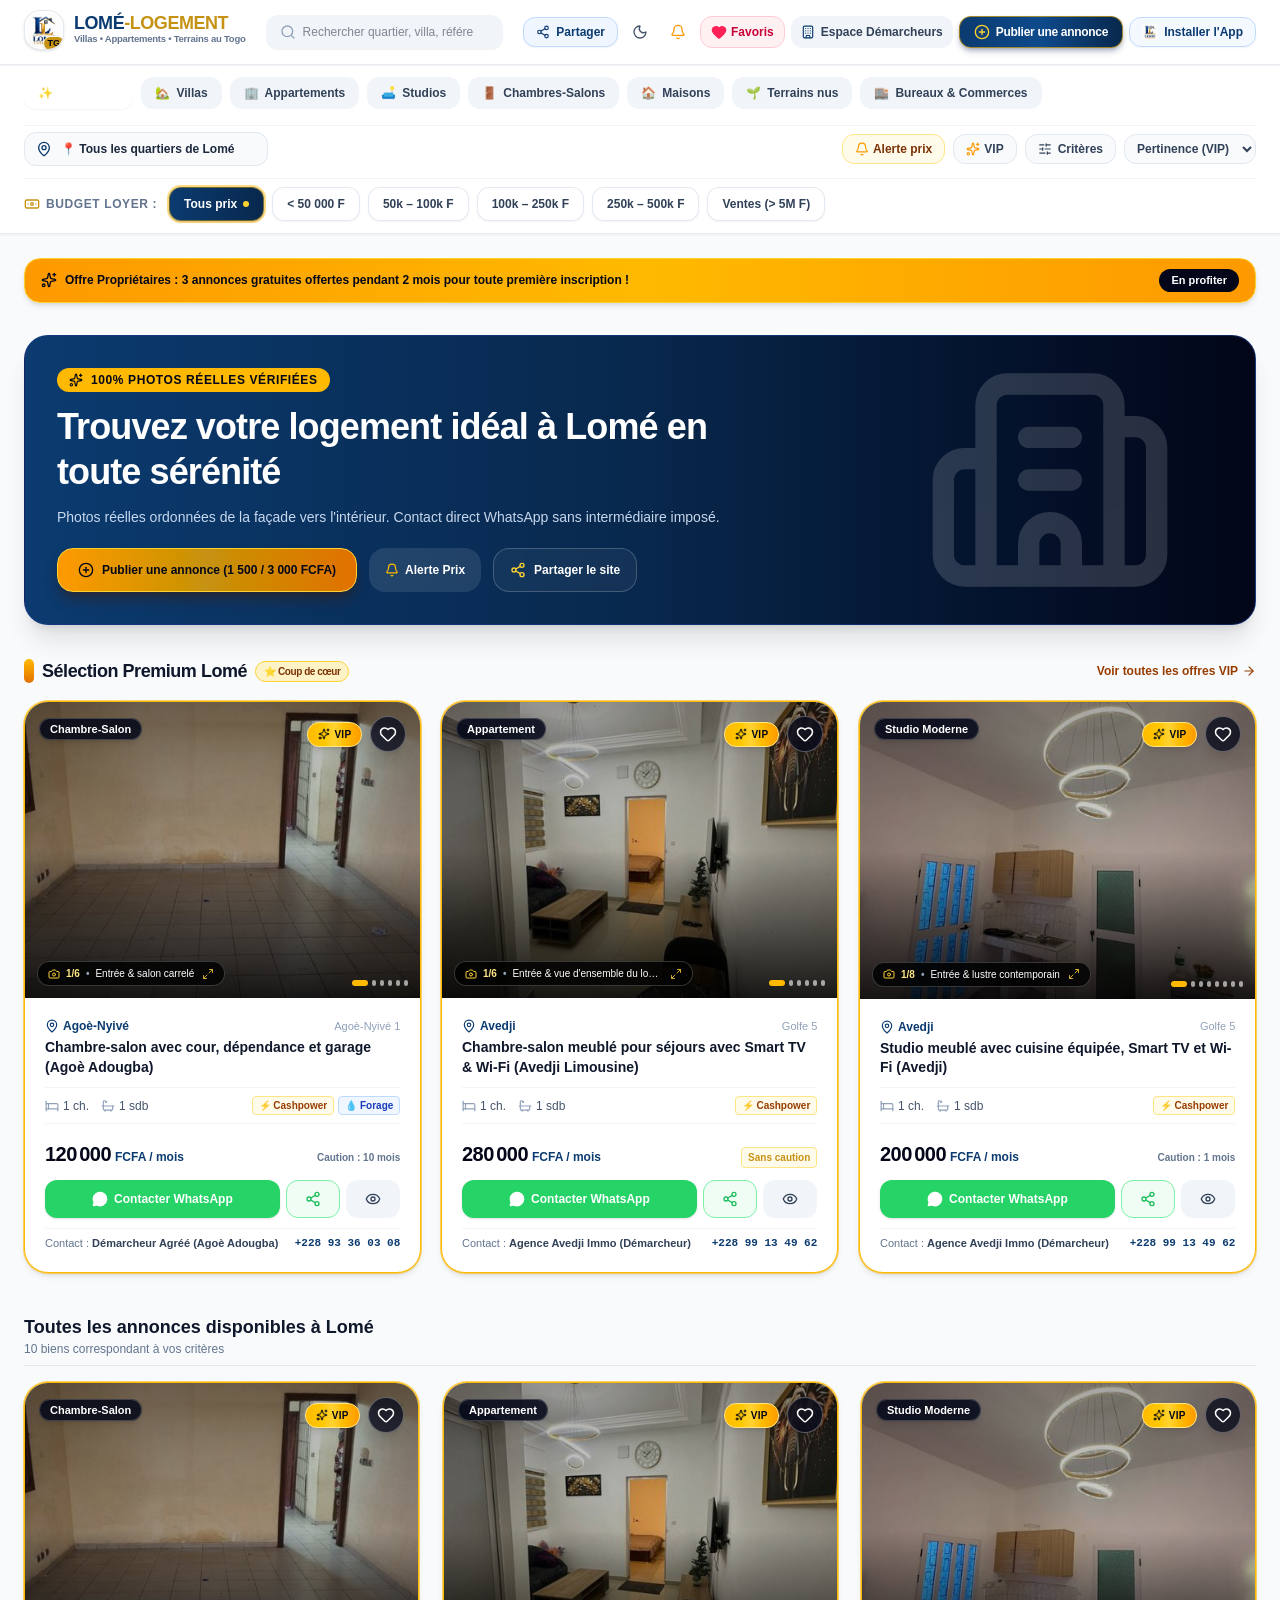
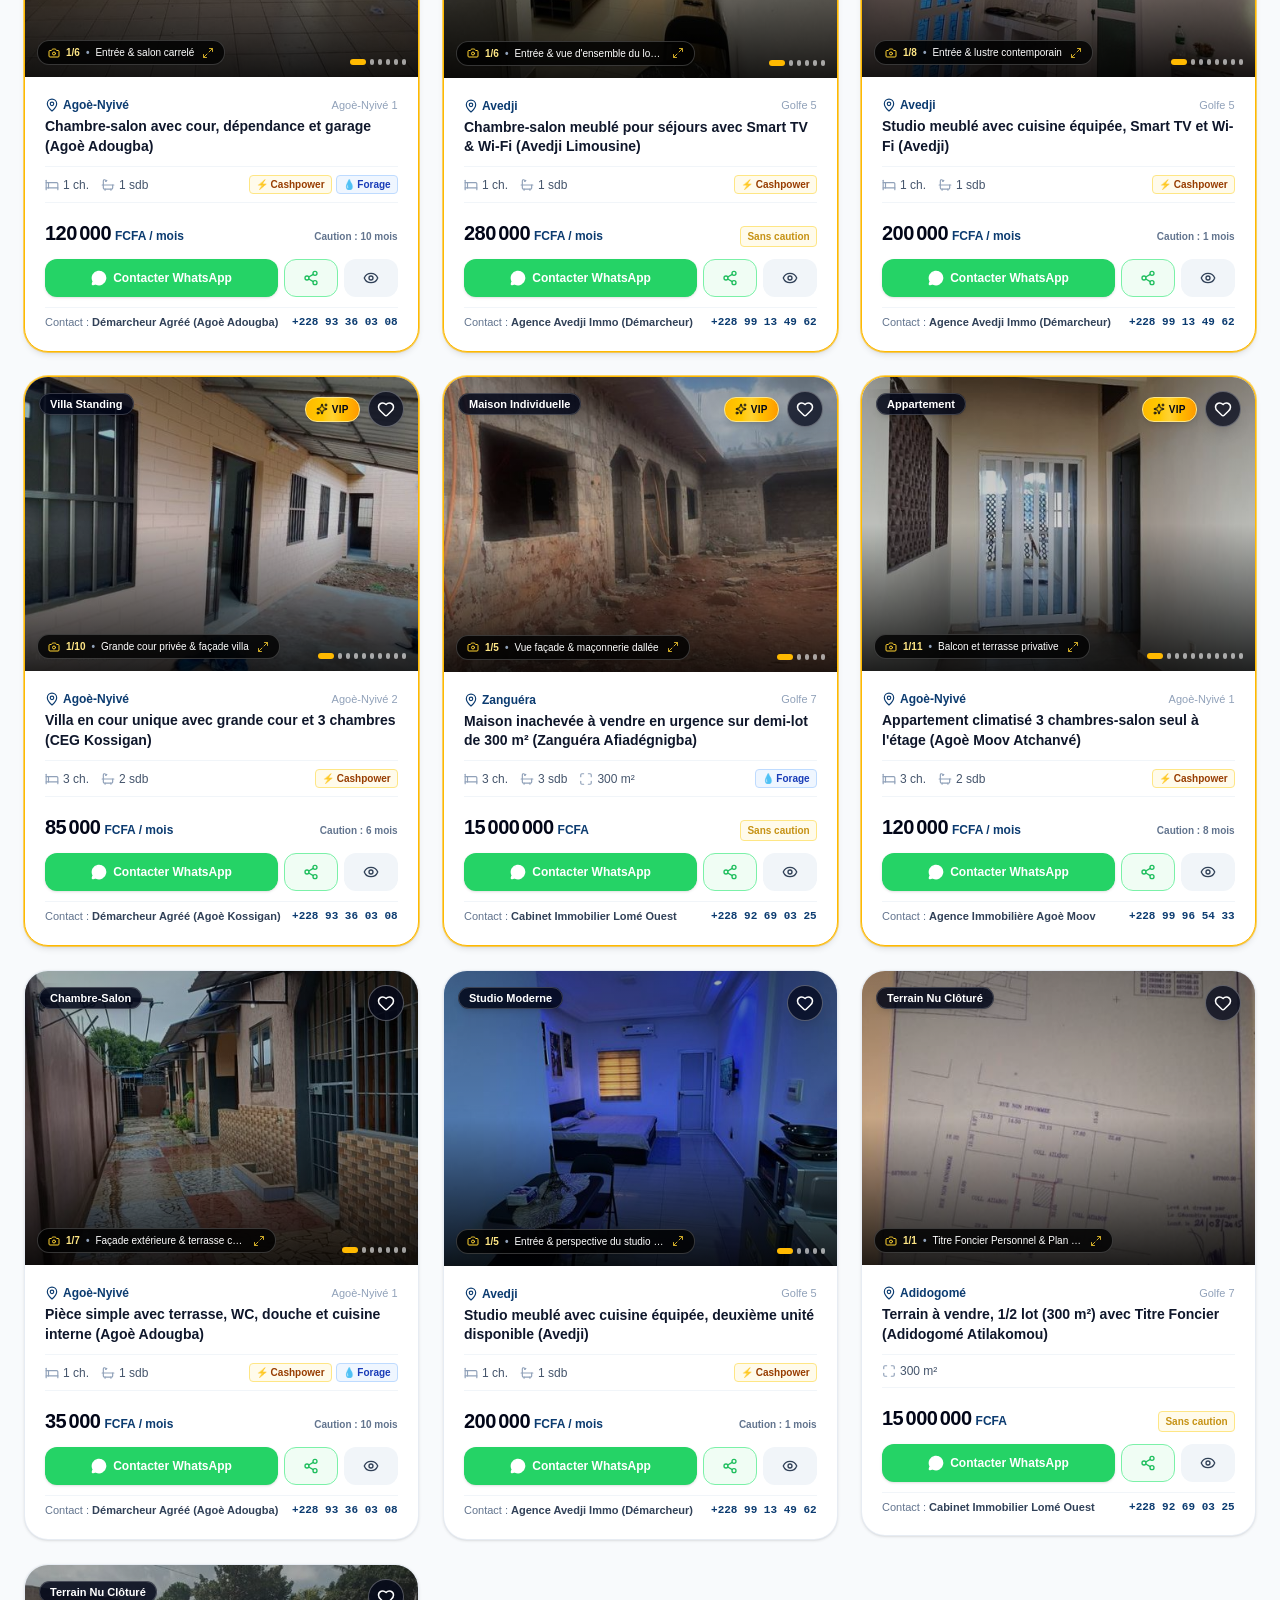
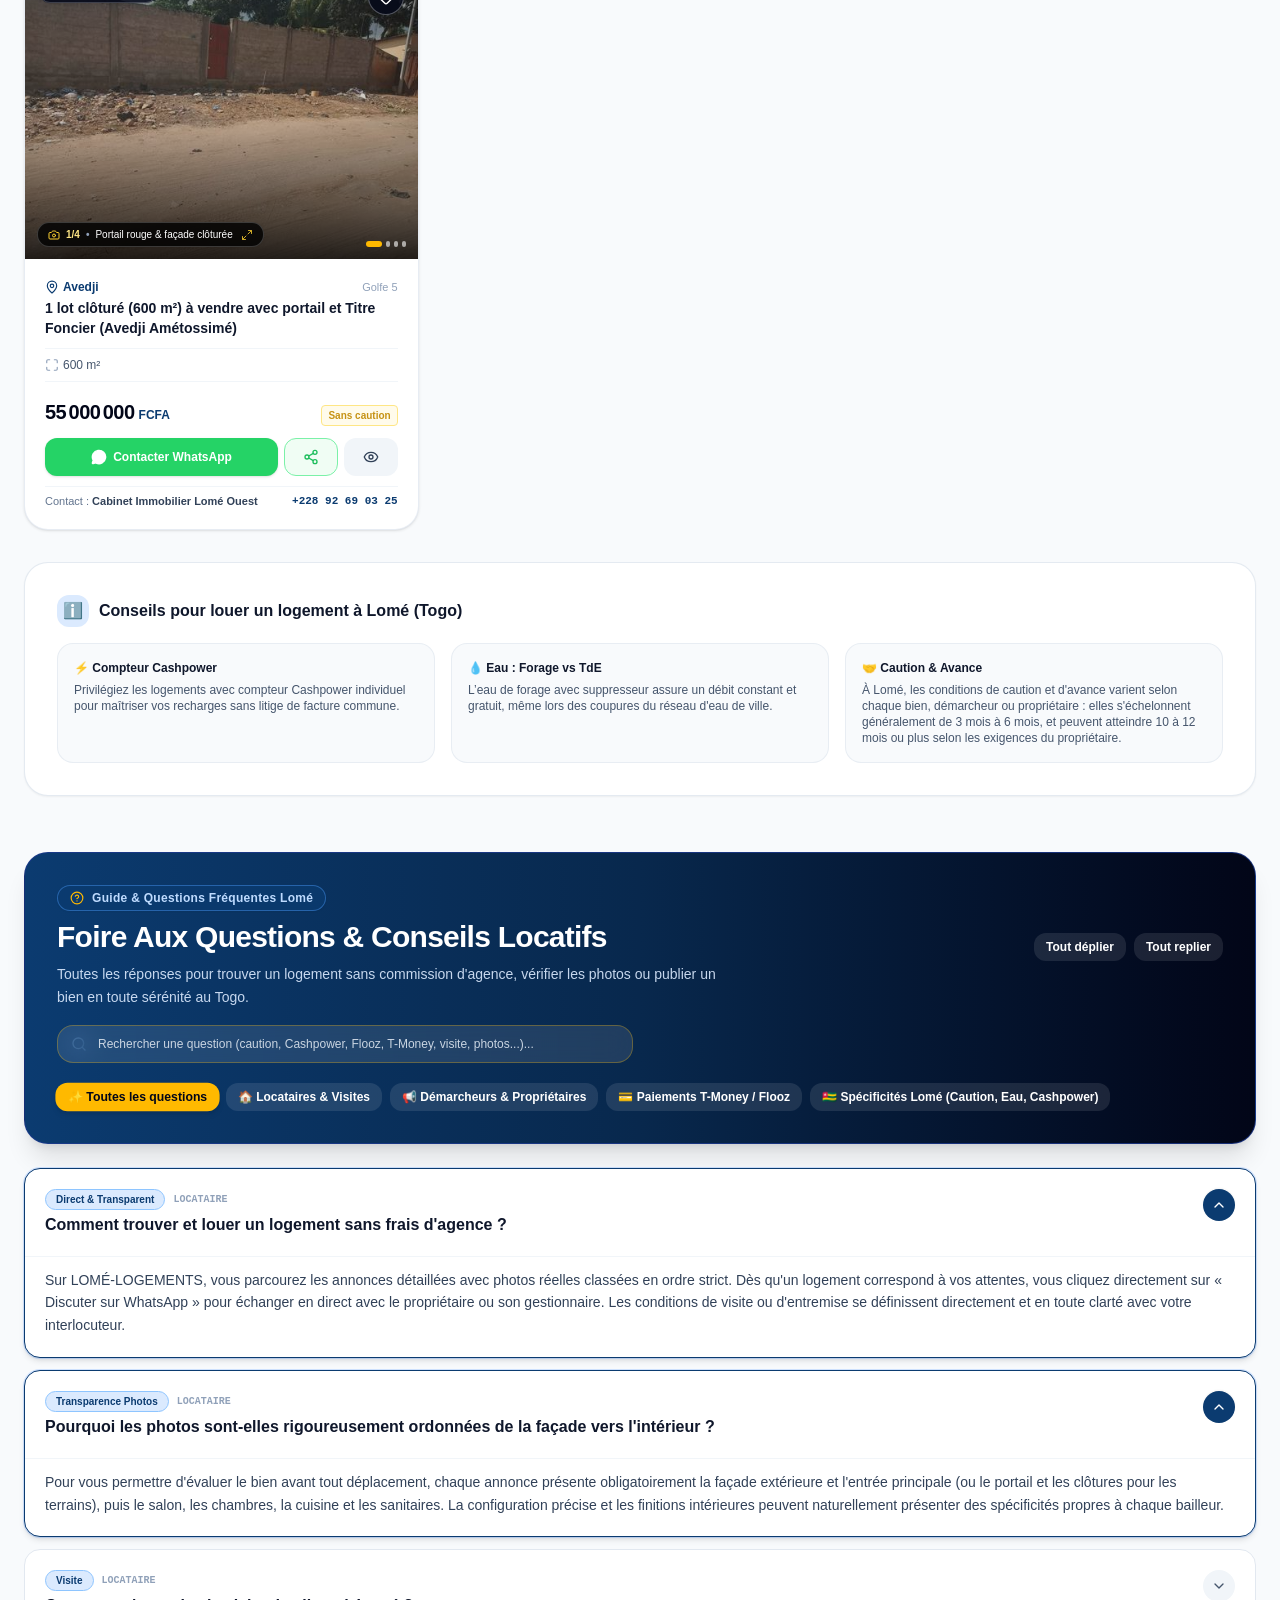
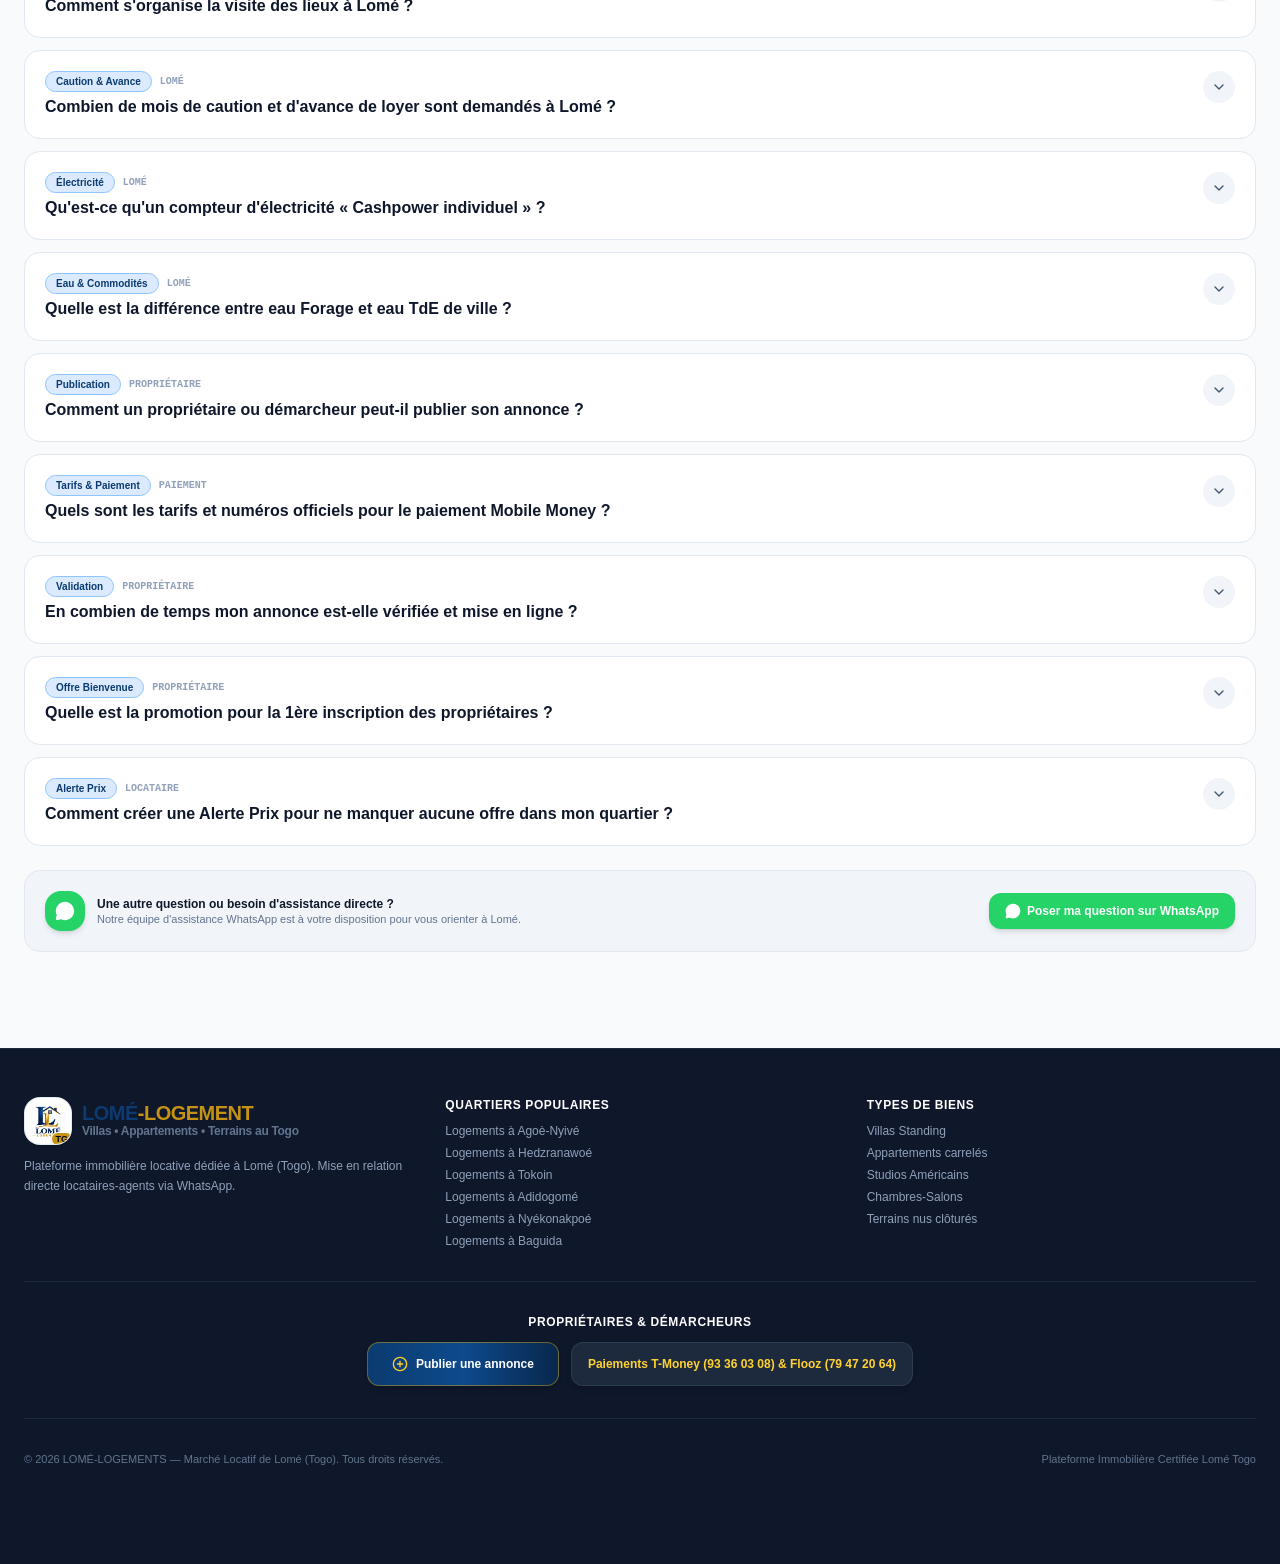
==== index.html @ 121409b5 "Add files via upload Mises à jour" ====
<!doctype html>
<html lang="fr" class="scroll-smooth">
  <head>
    <meta charset="UTF-8" />
    <meta name="viewport" content="width=device-width, initial-scale=1.0, maximum-scale=5.0, viewport-fit=cover" />
    <title>LOMÉ-LOGEMENTS – Location Immobilière à Lomé, Togo</title>
    <meta name="description" content="Trouvez votre futur logement à Lomé : villas, appartements, studios, chambres-salons et terrains. Contact direct par WhatsApp avec les agents certifiés sans intermédiaire." />
    
    <link rel="canonical" href="https://lome-logements.pages.dev/" />

    <!-- Open Graph / Facebook / WhatsApp (Absolute URLs required by WhatsApp crawler) -->
    <meta property="og:type" content="website" />
    <meta property="og:url" content="https://lome-logements.pages.dev/" />
    <meta property="og:title" content="LOMÉ-LOGEMENTS – Location Immobilière à Lomé (Togo)" />
    <meta property="og:description" content="Trouvez votre futur logement à Lomé : villas, appartements, studios et terrains vérifiés. Contact direct WhatsApp avec les agents certifiés." />
    <meta property="og:site_name" content="LOMÉ-LOGEMENTS" />
    <meta property="og:image" content="https://lome-logements.pages.dev/logo-lome-logement.png" />
    <meta property="og:image:secure_url" content="https://lome-logements.pages.dev/logo-lome-logement.png" />
    <meta property="og:image:type" content="image/png" />
    <meta property="og:image:width" content="600" />
    <meta property="og:image:height" content="600" />
    <meta property="og:image:alt" content="Logo LOMÉ-LOGEMENTS Togo" />
    <meta property="og:locale" content="fr_TG" />

    <!-- Twitter / X -->
    <meta name="twitter:card" content="summary_large_image" />
    <meta name="twitter:url" content="https://lome-logements.pages.dev/" />
    <meta name="twitter:title" content="LOMÉ-LOGEMENTS – Location Immobilière à Lomé (Togo)" />
    <meta name="twitter:description" content="Trouvez votre futur logement à Lomé en un clic. Contact direct WhatsApp avec les agents certifiés." />
    <meta name="twitter:image" content="https://lome-logements.pages.dev/logo-lome-logement.png" />
    <meta name="twitter:image:alt" content="Logo LOMÉ-LOGEMENTS Togo" />

    <!-- Favicon & PWA Icons -->
    <link rel="icon" type="image/png" href="/logo-lome-logement.png" />
    <link rel="apple-touch-icon" href="/apple-touch-icon.png" />
    <link rel="manifest" href="/manifest.webmanifest" />
    <meta name="theme-color" content="#0B3B70" />
    <meta name="mobile-web-app-capable" content="yes" />
    <meta name="apple-mobile-web-app-capable" content="yes" />
    <meta name="apple-mobile-web-app-status-bar-style" content="default" />
    <meta name="apple-mobile-web-app-title" content="LoméLogement" />

    <!-- Structured Data (JSON-LD) for SEO & Rich Search Results -->
    <script type="application/ld+json">
    {
      "@context": "https://schema.org",
      "@type": "RealEstateAgent",
      "name": "LOMÉ-LOGEMENTS",
      "url": "https://lome-logements.pages.dev/",
      "logo": "https://lome-logements.pages.dev/logo-lome-logement.png",
      "image": "https://lome-logements.pages.dev/logo-lome-logement.png",
      "description": "Plateforme d'annonces immobilières pour le marché locatif de Lomé au Togo avec contact direct WhatsApp.",
      "address": {
        "@type": "PostalAddress",
        "addressLocality": "Lomé",
        "addressCountry": "TG"
      },
      "geo": {
        "@type": "GeoCoordinates",
        "latitude": 6.1375,
        "longitude": 1.2125
      },
      "priceRange": "30,000 FCFA - 1,500,000 FCFA"
    }
    </script>
    <script>window.LOME_API=window.LOME_API||"https://script.google.com/macros/s/AKfycbwchJVAB5a1Qm7-Oq6IKfH0uNezoRXCa_KYncTu-J7DO_9ErZrh5by4diClI2C_Bcz5/exec";</script>
    <script type="module" crossorigin src="/index-rhPHjTry.js"></script>
    <link rel="stylesheet" crossorigin href="/index-pnSFC0dR.css">
  <script id="vite-plugin-pwa:register-sw" src="/registerSW.js"></script></head>
  <body class="bg-slate-50 text-slate-800 antialiased selection:bg-[#0B3B70] selection:text-white overflow-x-hidden">
    <div id="root"></div>
  </body>
</html>
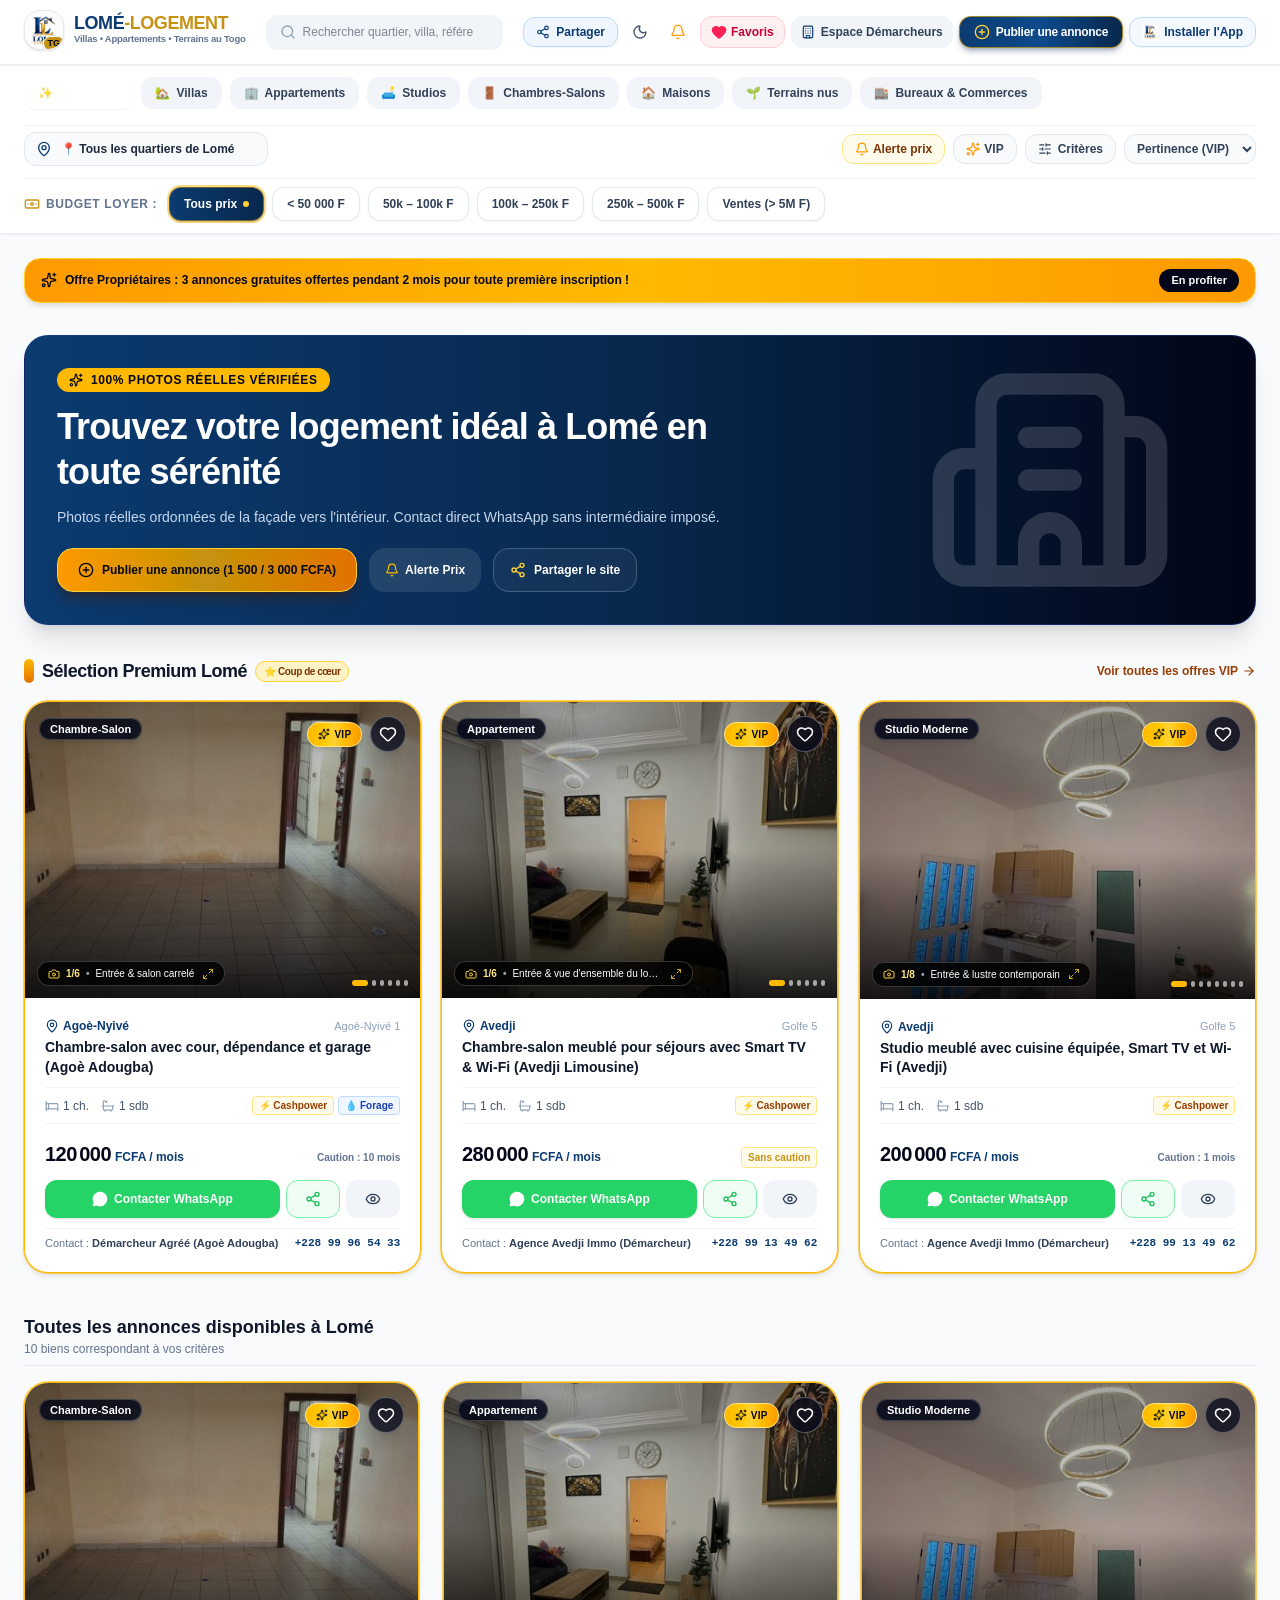
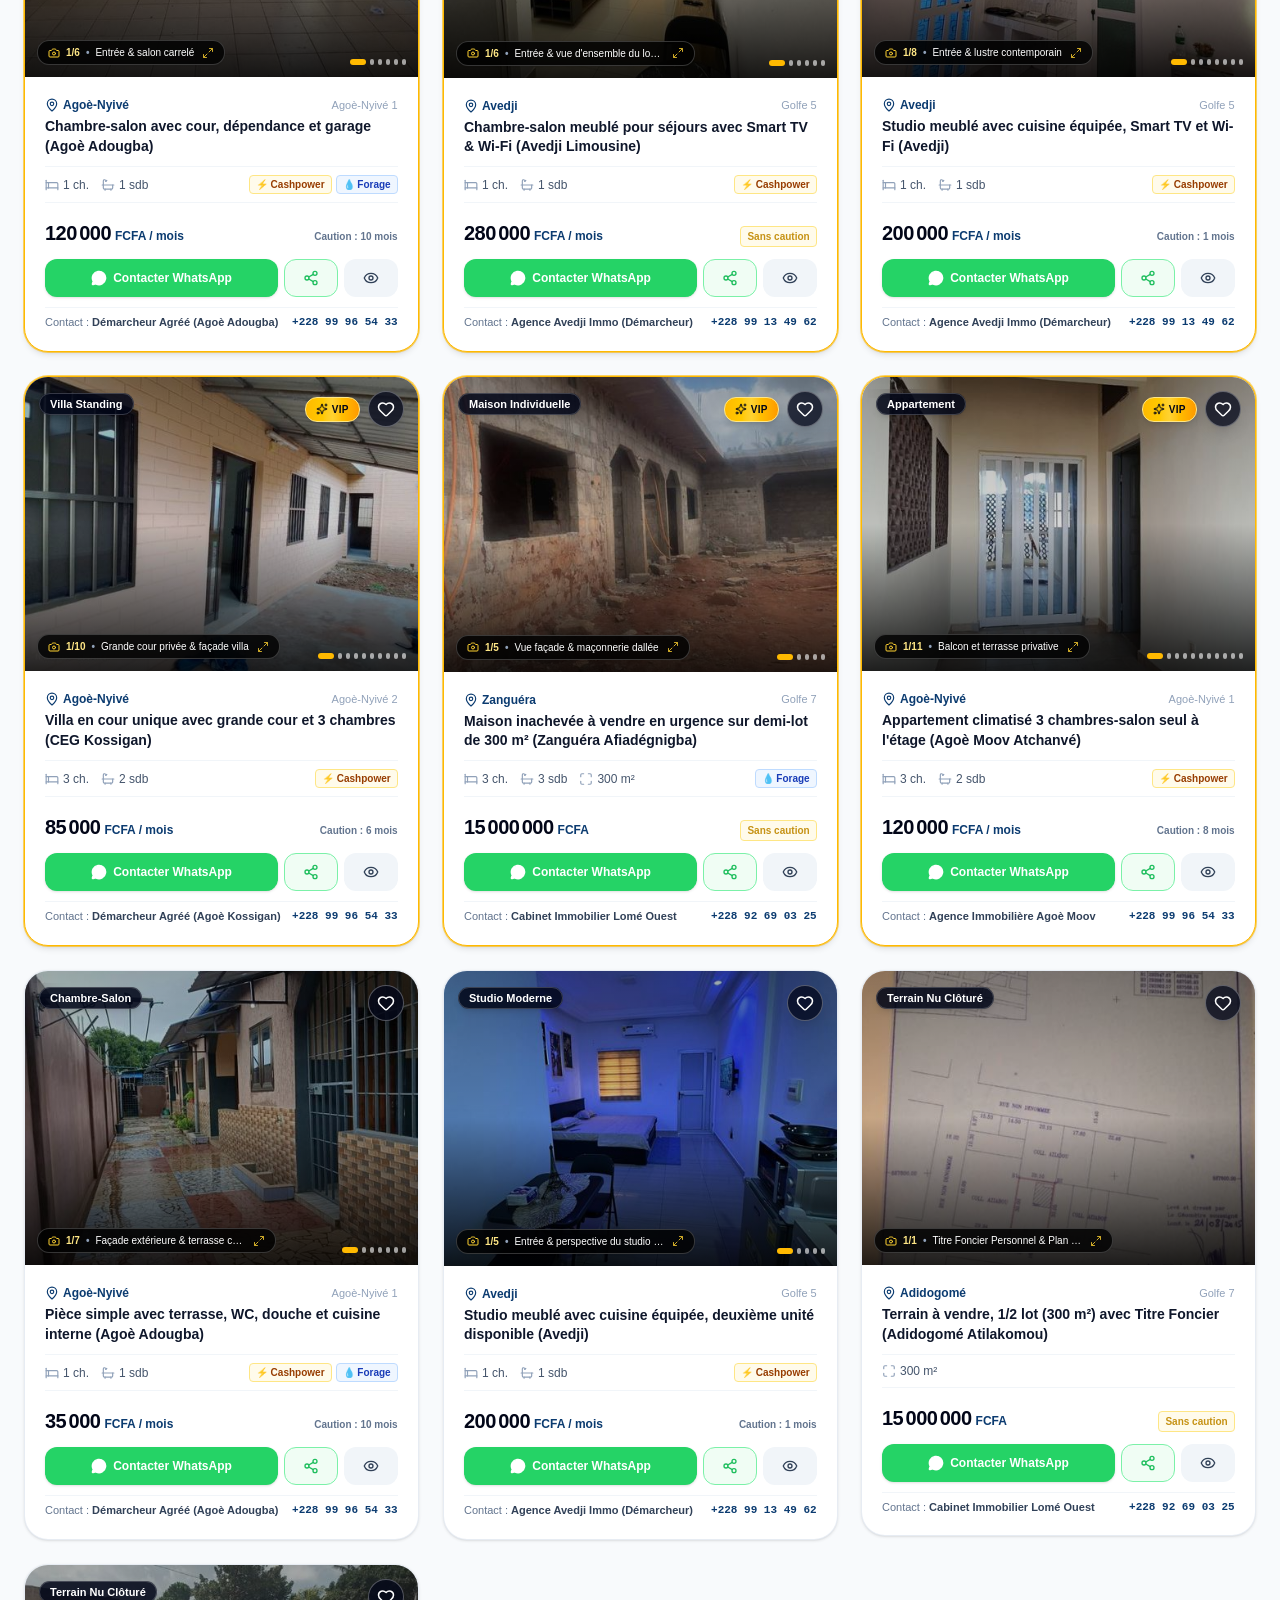
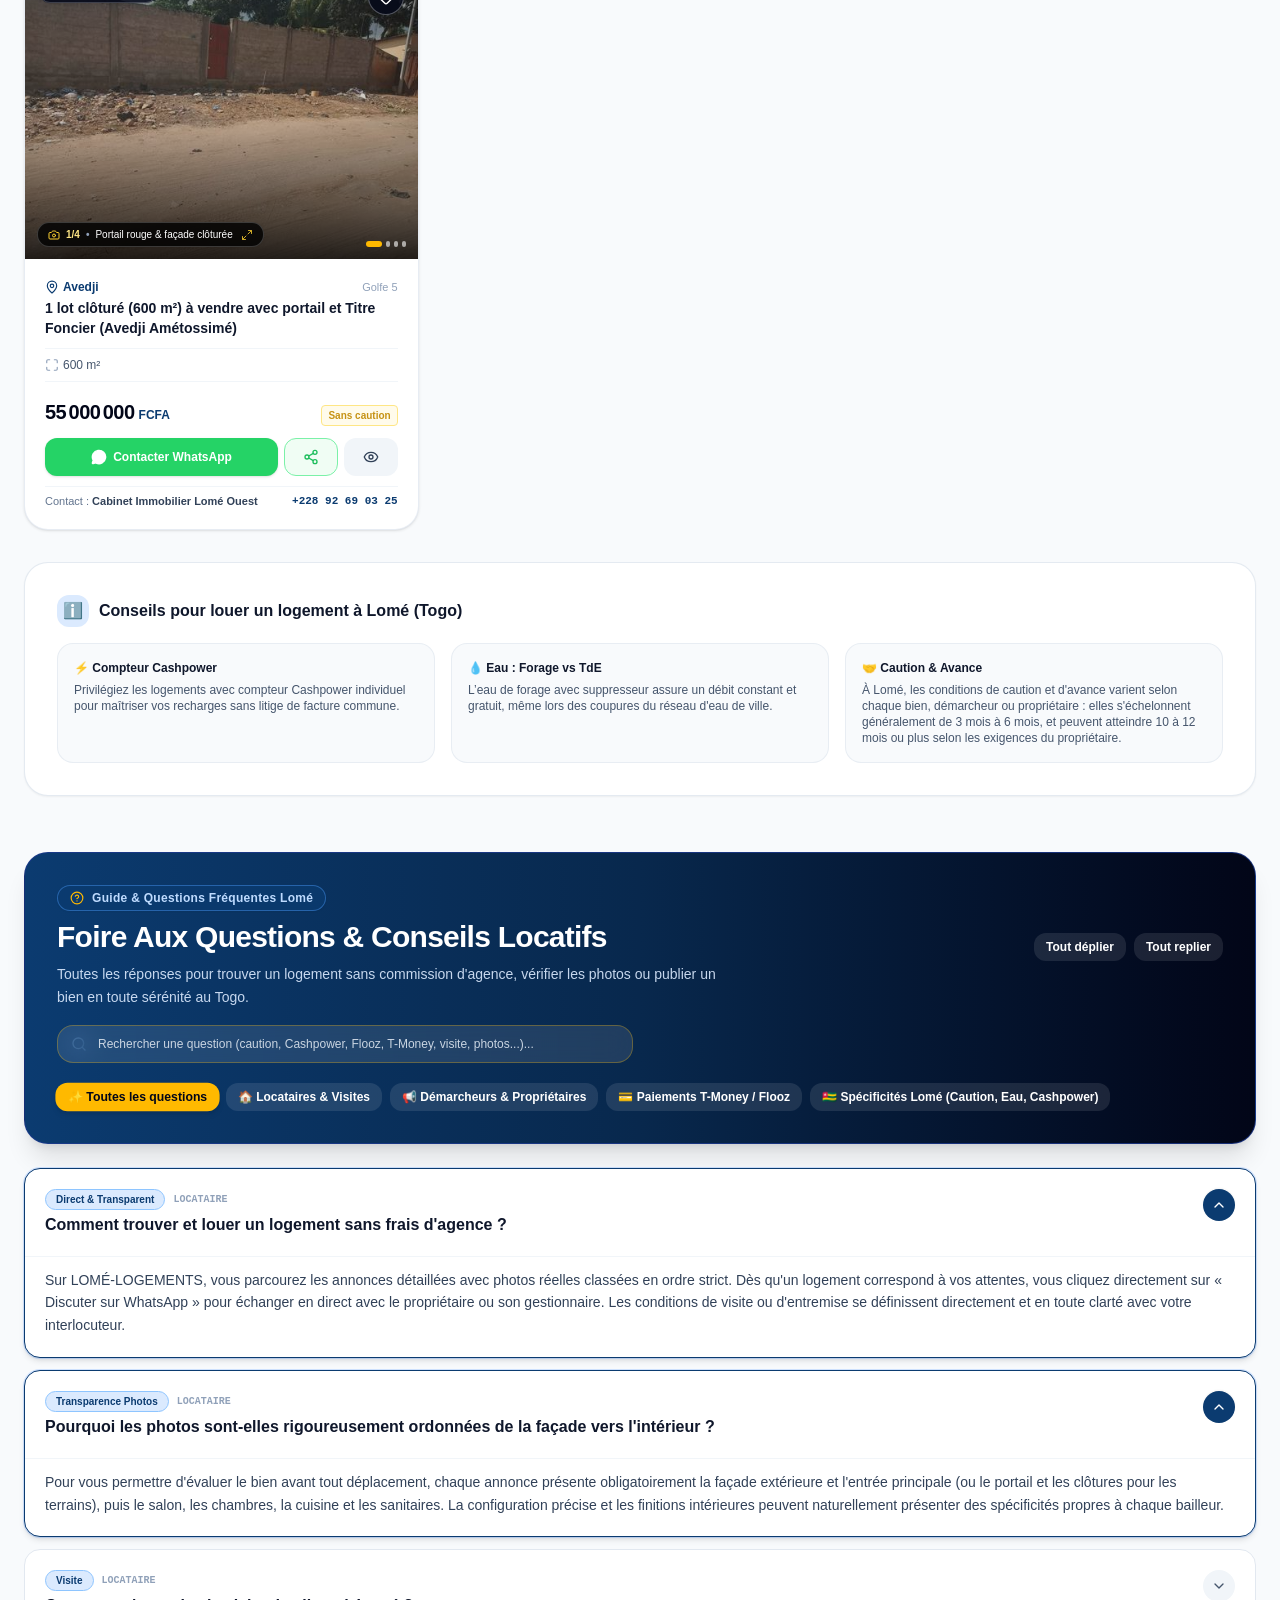
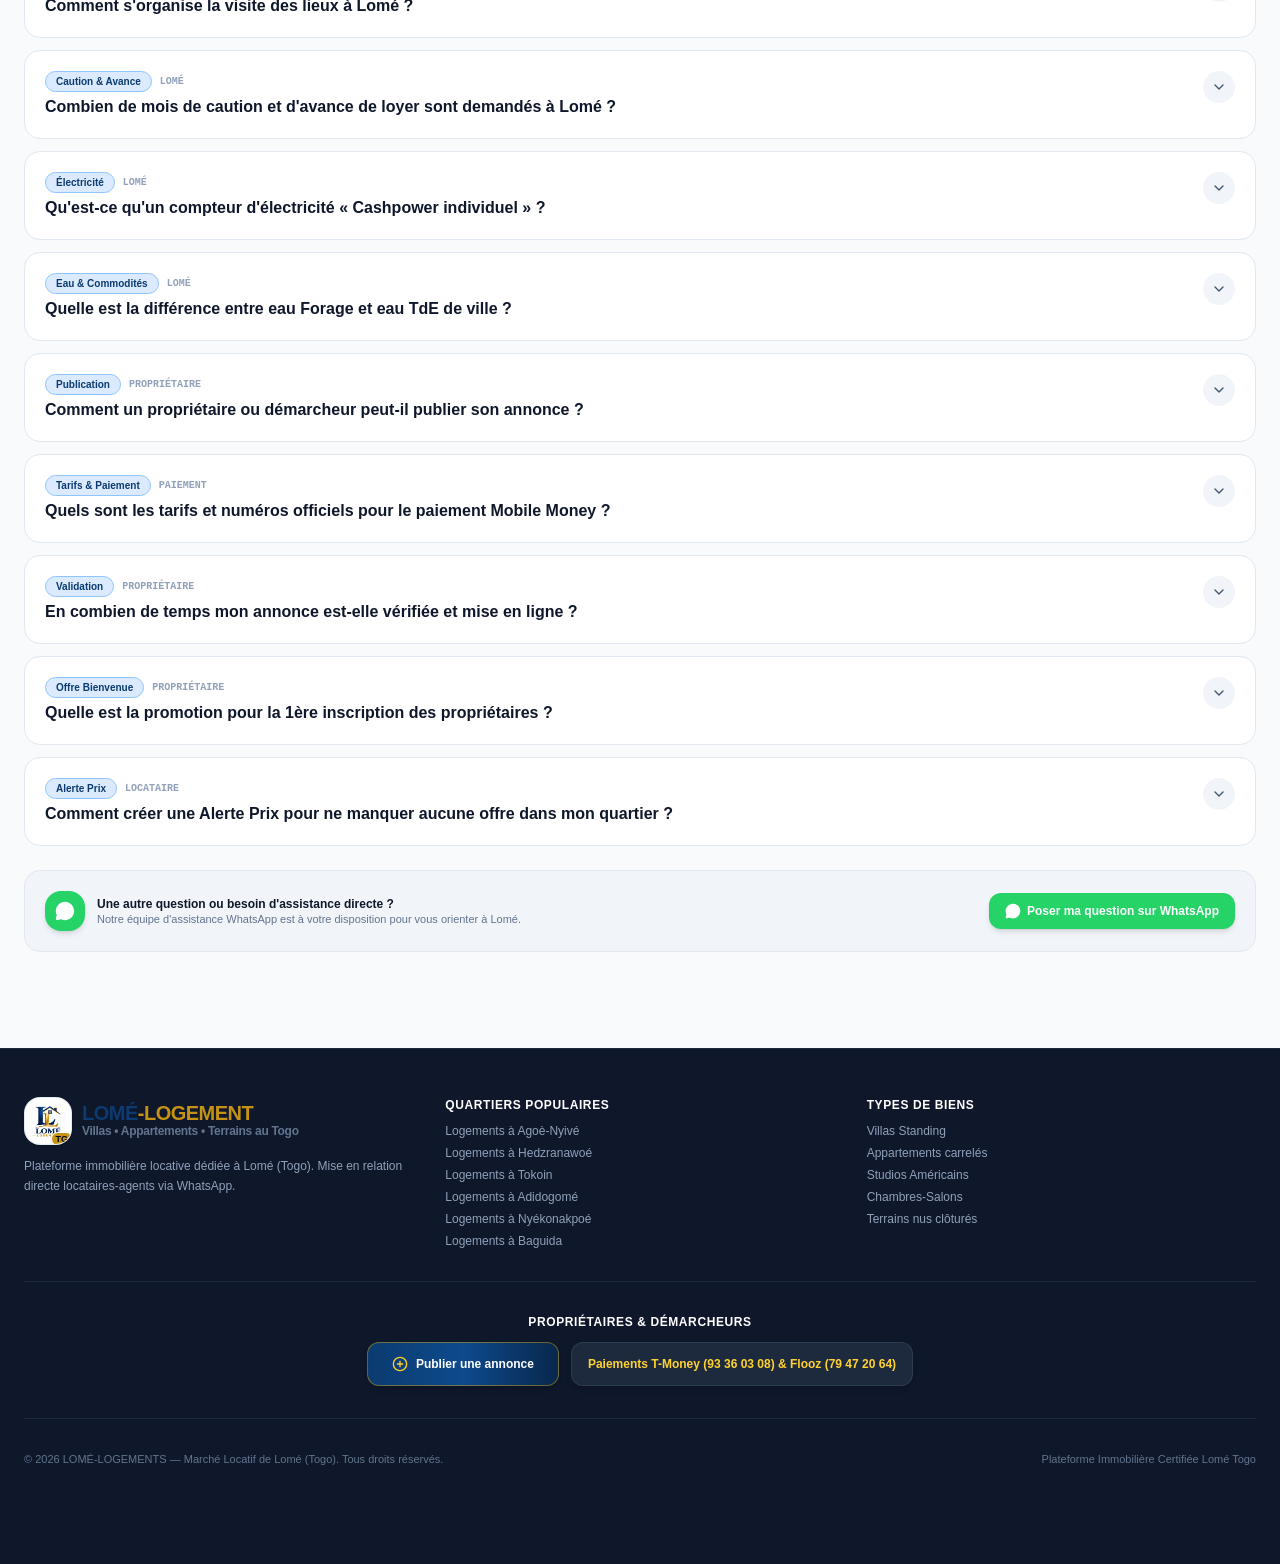
==== commit 2fe3c205: "Add files via upload Mises à jour" ====
--- a/index.html
+++ b/index.html
@@ -64,7 +64,7 @@
     }
     </script>
     <script>window.LOME_API=window.LOME_API||"https://script.google.com/macros/s/AKfycbwchJVAB5a1Qm7-Oq6IKfH0uNezoRXCa_KYncTu-J7DO_9ErZrh5by4diClI2C_Bcz5/exec";</script>
-    <script type="module" crossorigin src="/index-rhPHjTry.js"></script>
+    <script type="module" crossorigin src="/index-6K9v9yRe.js"></script>
     <link rel="stylesheet" crossorigin href="/index-pnSFC0dR.css">
   <script id="vite-plugin-pwa:register-sw" src="/registerSW.js"></script></head>
   <body class="bg-slate-50 text-slate-800 antialiased selection:bg-[#0B3B70] selection:text-white overflow-x-hidden">
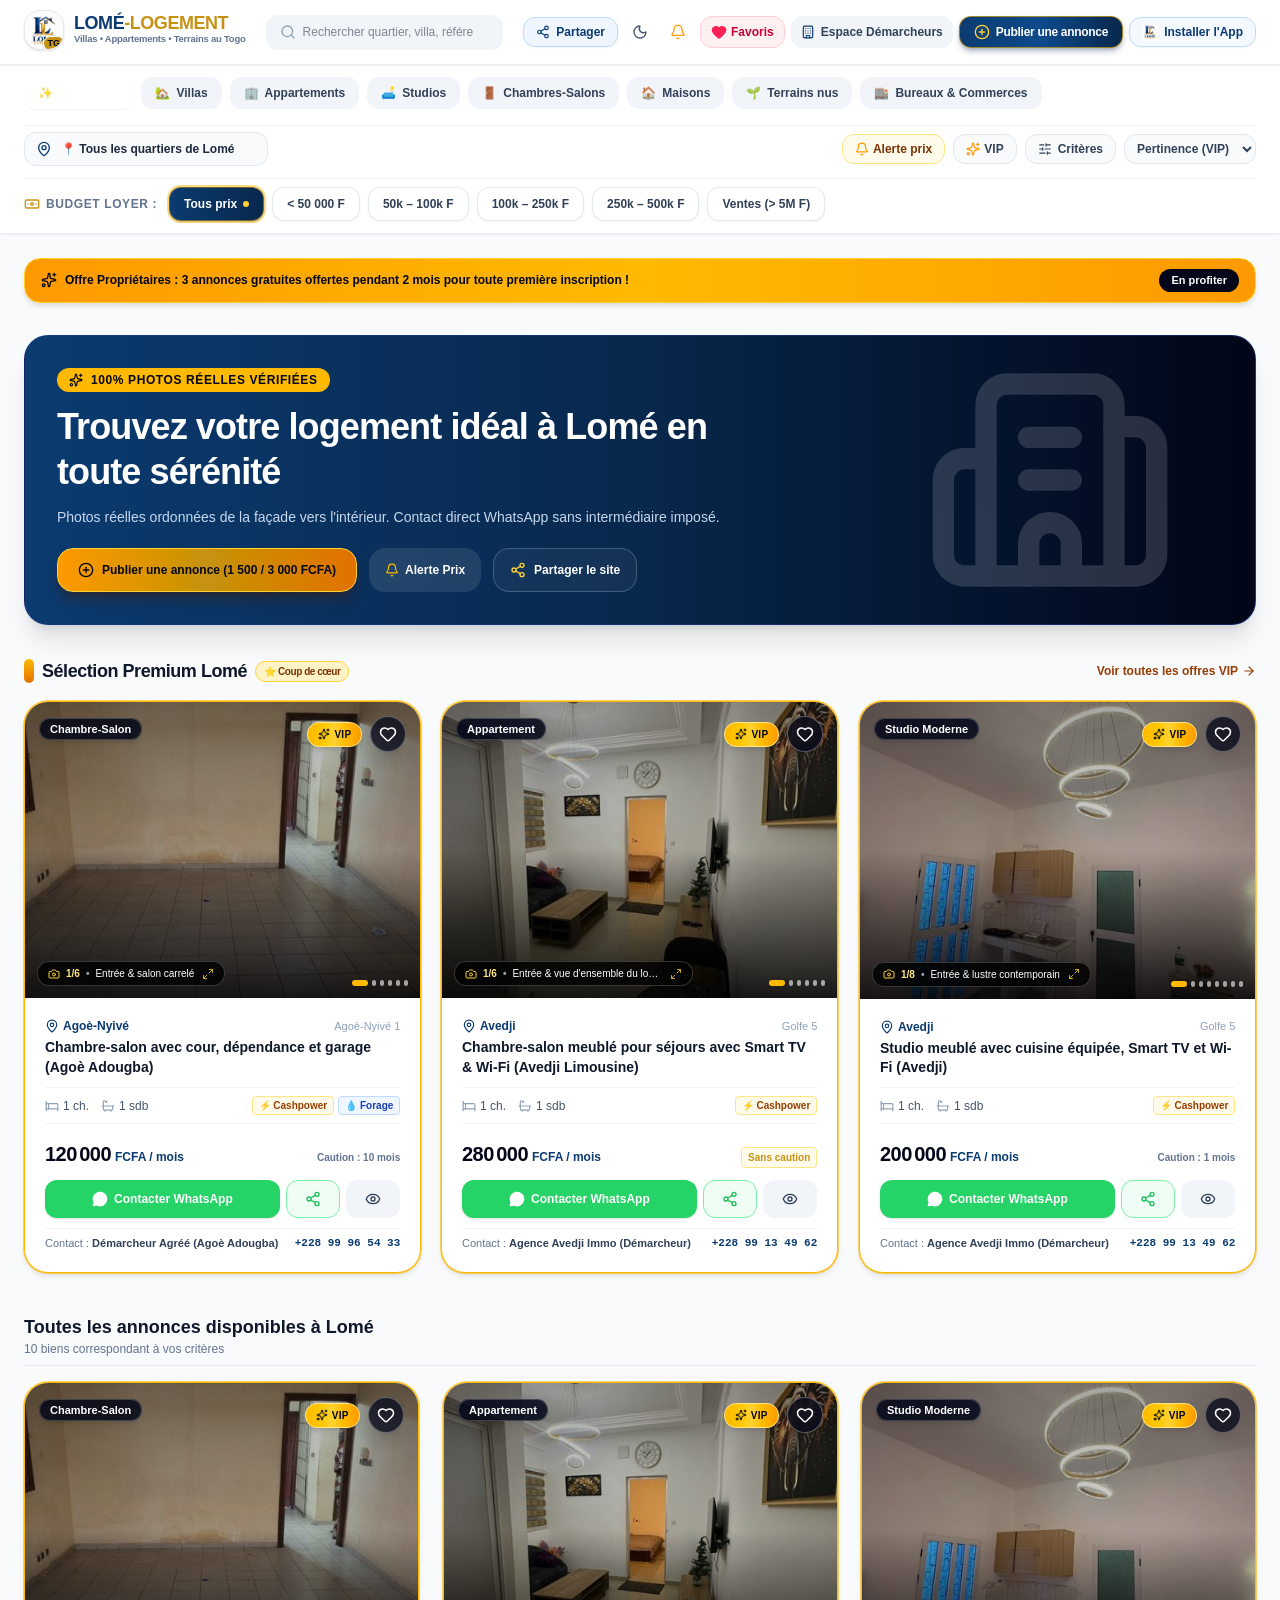
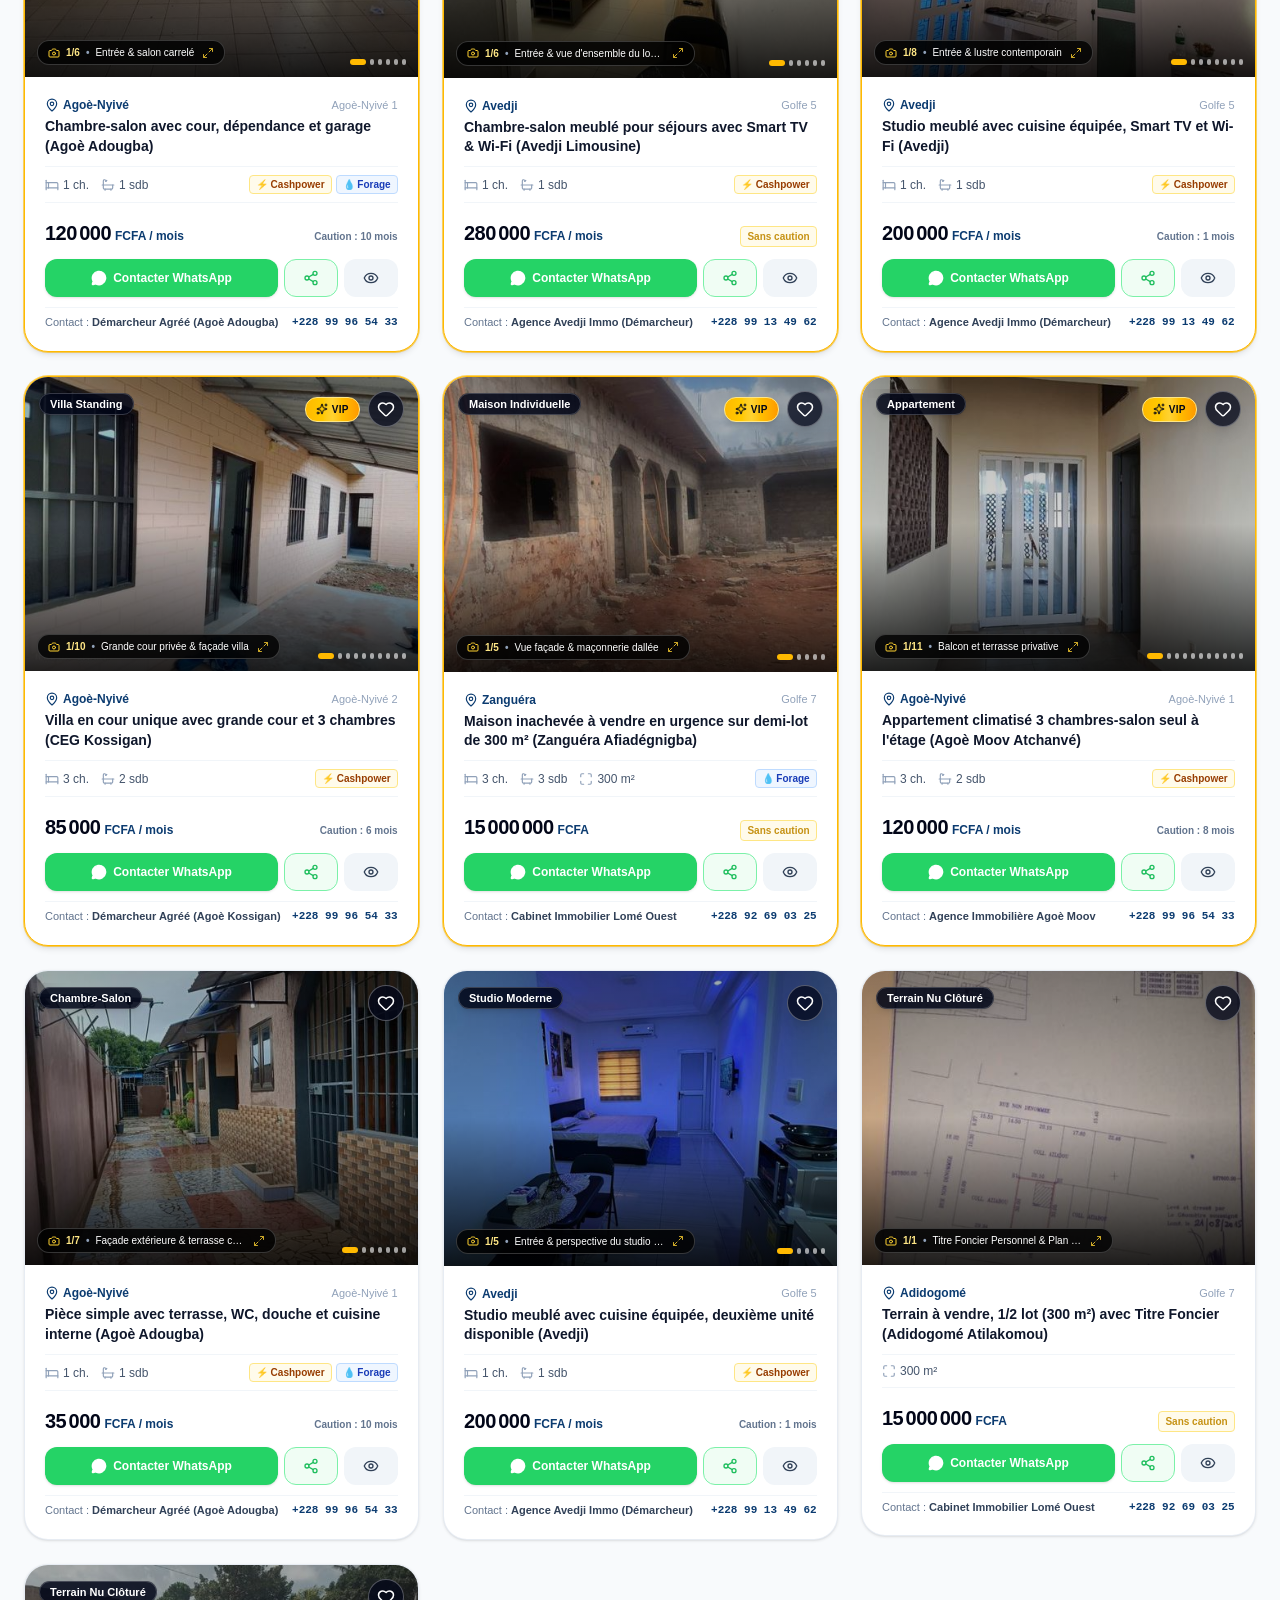
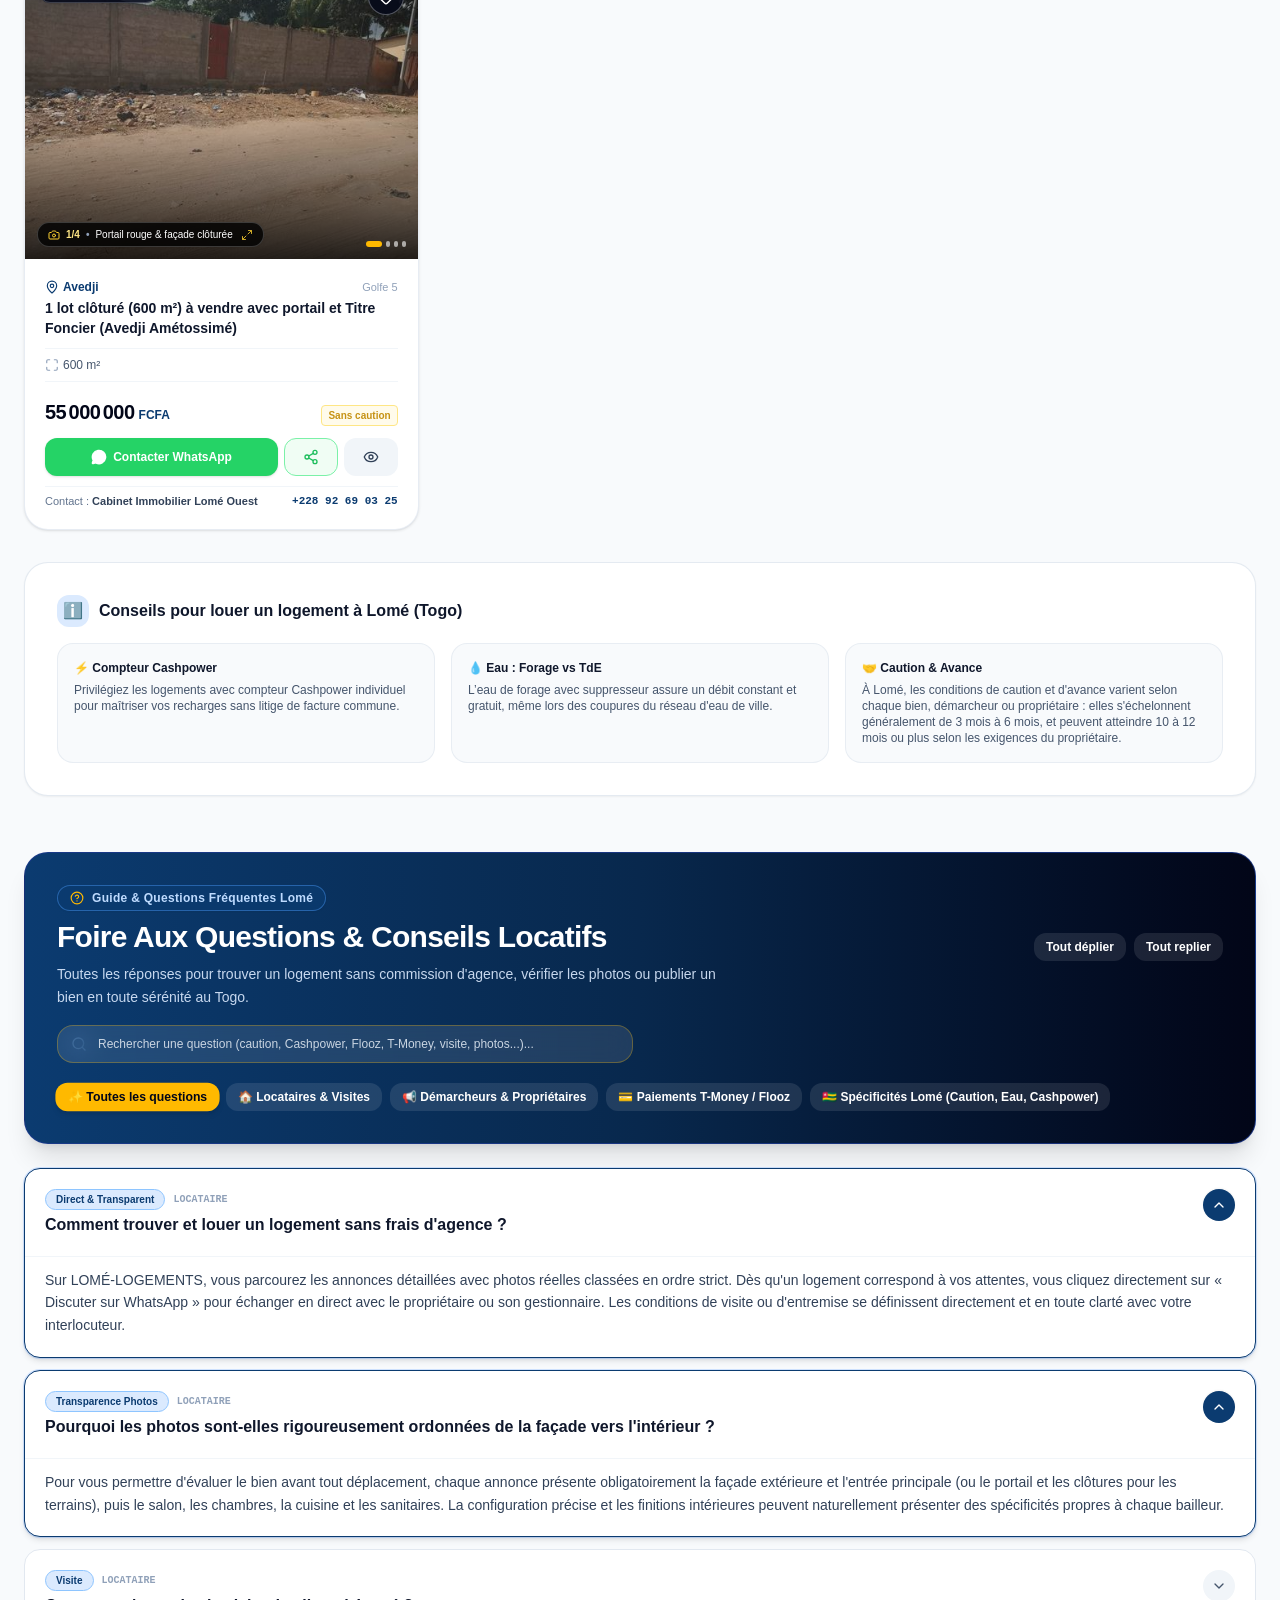
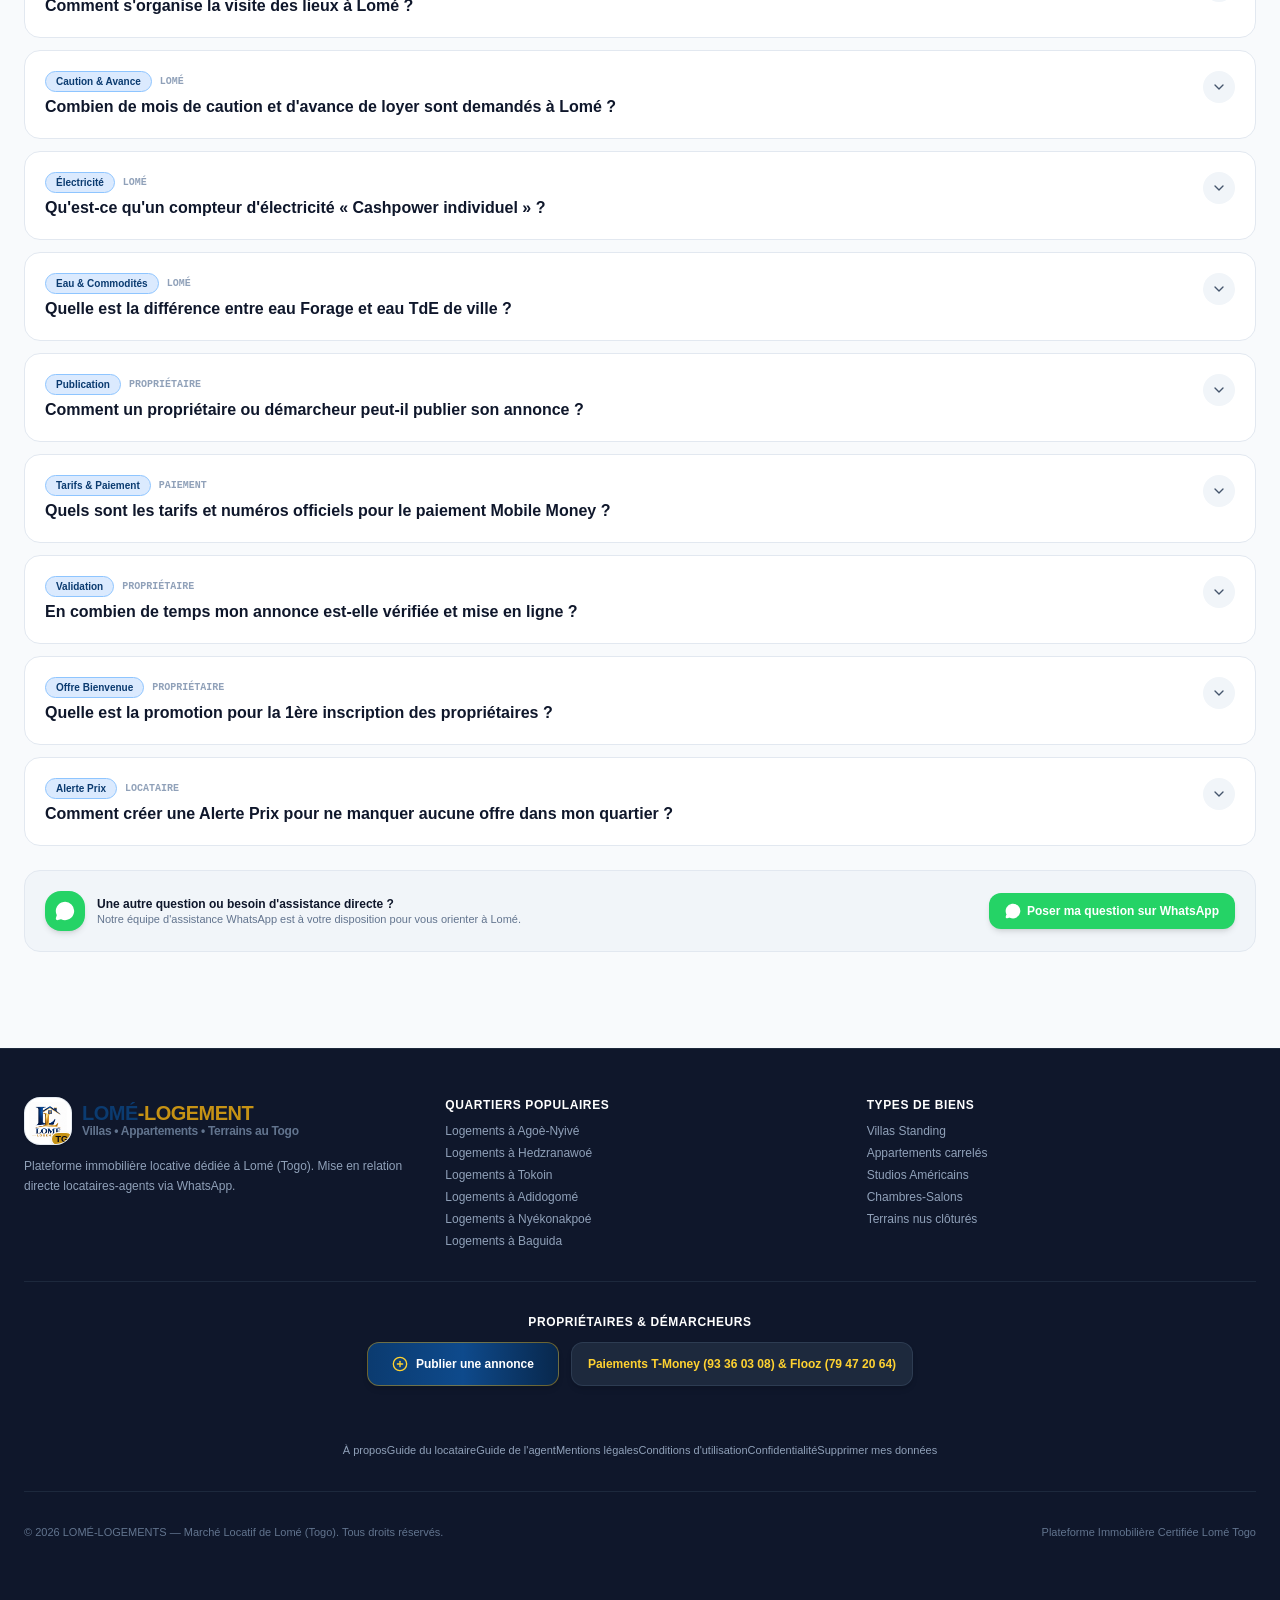
==== commit 18cefec3: "Add files via upload Mises à jour" ====
--- a/index.html
+++ b/index.html
@@ -64,7 +64,7 @@
     }
     </script>
     <script>window.LOME_API=window.LOME_API||"https://script.google.com/macros/s/AKfycbwchJVAB5a1Qm7-Oq6IKfH0uNezoRXCa_KYncTu-J7DO_9ErZrh5by4diClI2C_Bcz5/exec";</script>
-    <script type="module" crossorigin src="/index-6K9v9yRe.js"></script>
+    <script type="module" crossorigin src="/index-gPLxWUd2.js"></script>
     <link rel="stylesheet" crossorigin href="/index-pnSFC0dR.css">
   <script id="vite-plugin-pwa:register-sw" src="/registerSW.js"></script></head>
   <body class="bg-slate-50 text-slate-800 antialiased selection:bg-[#0B3B70] selection:text-white overflow-x-hidden">
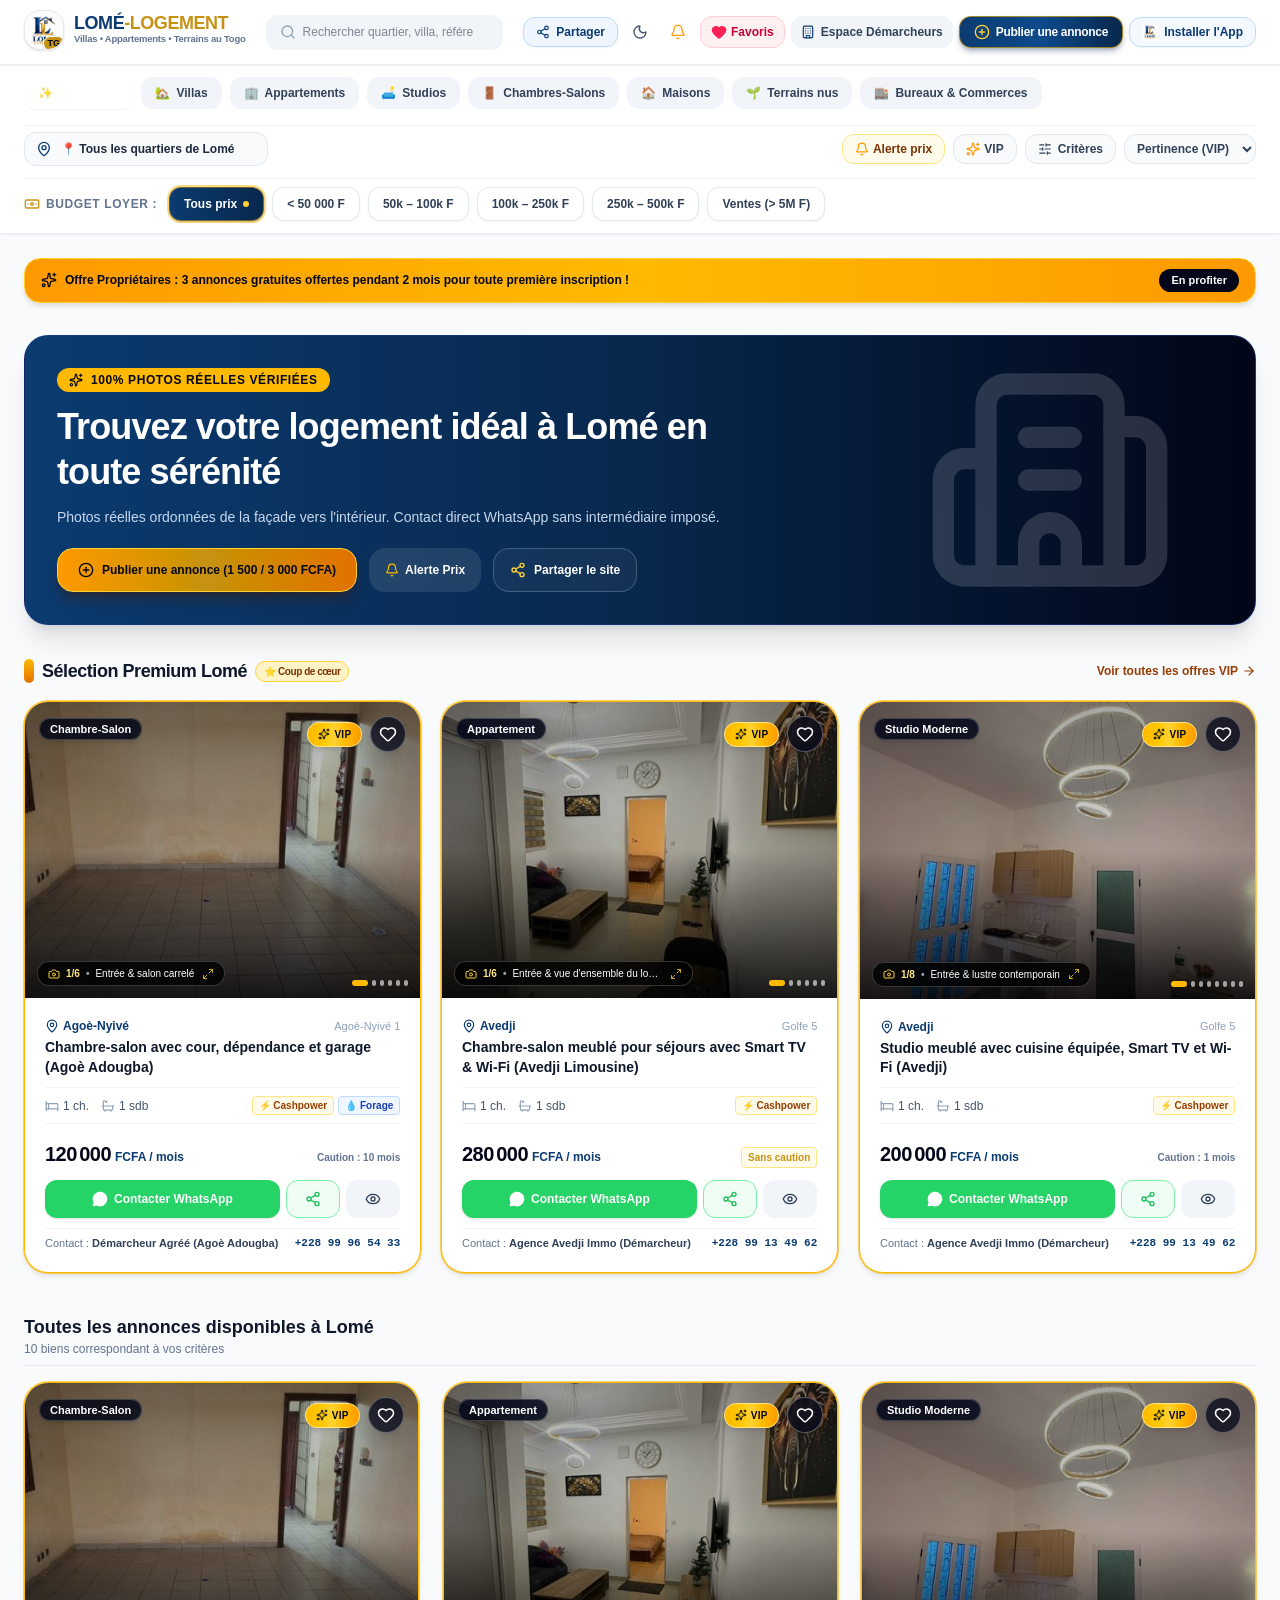
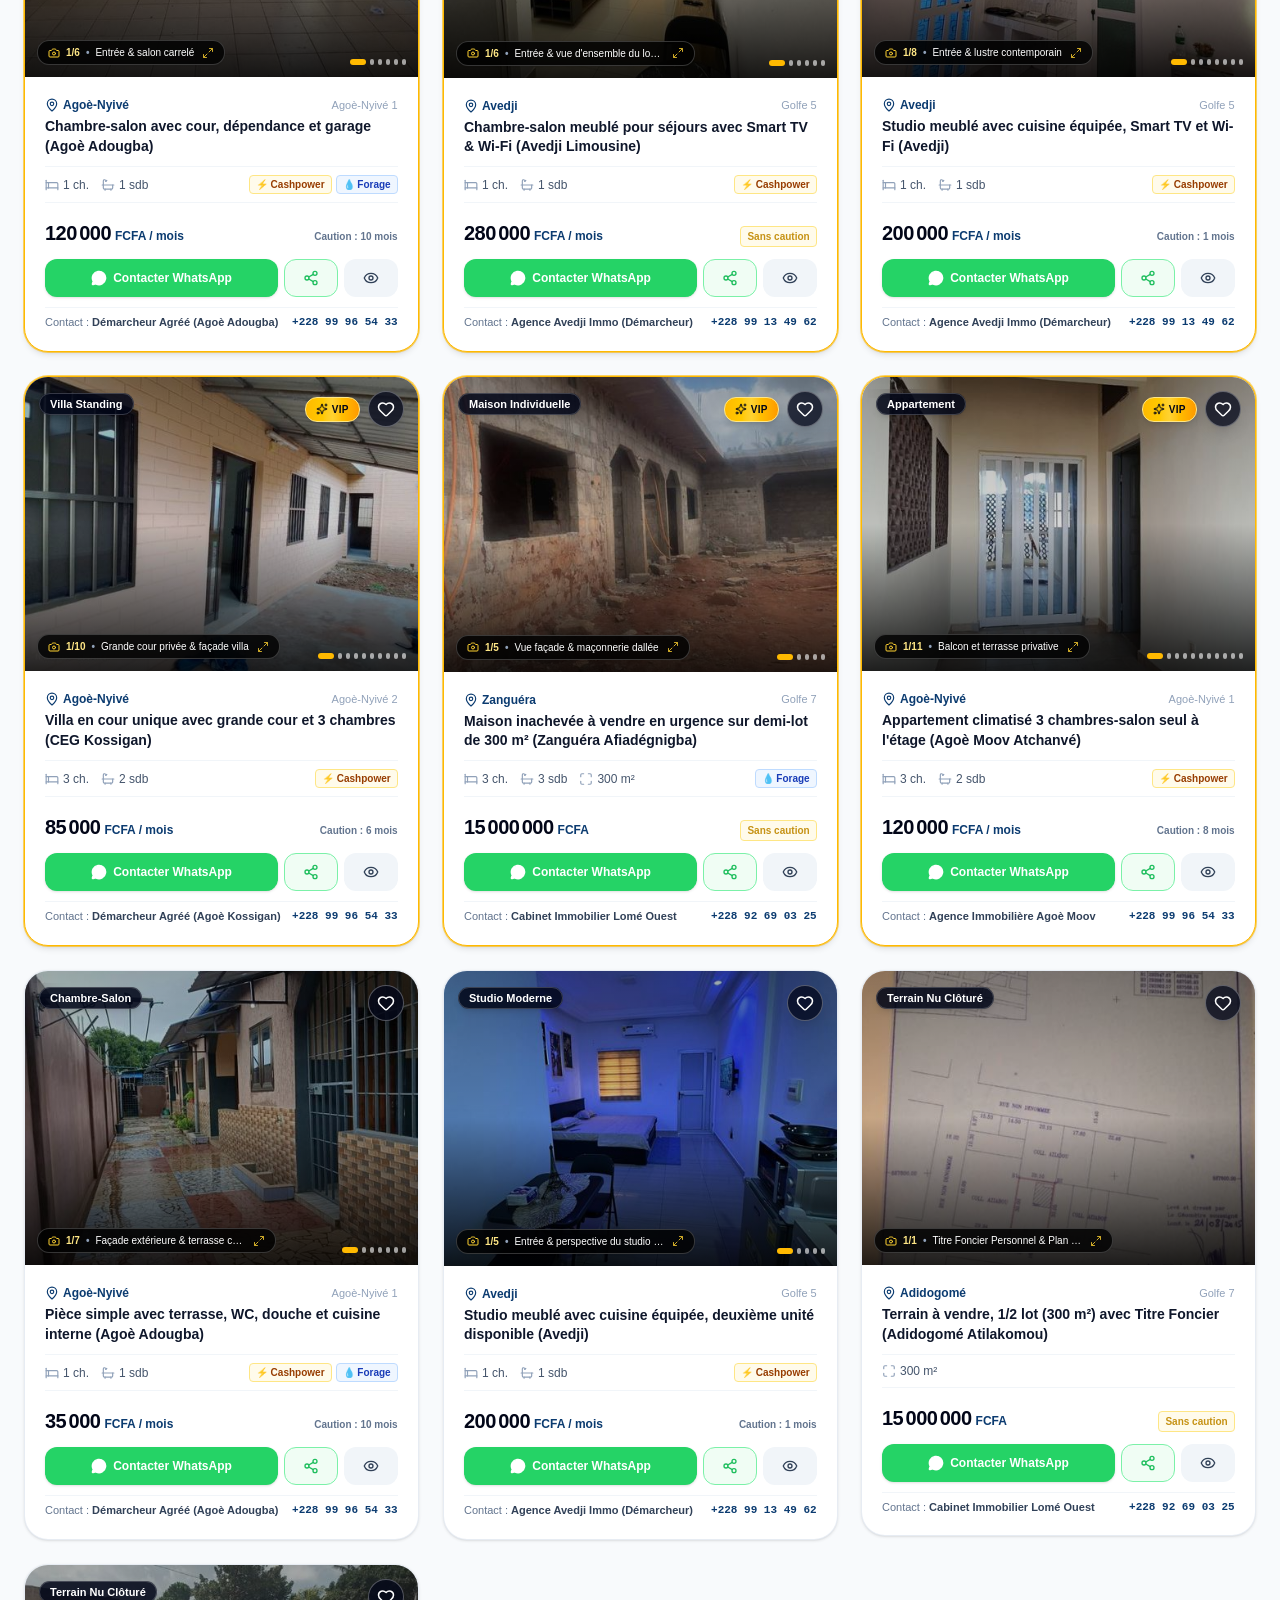
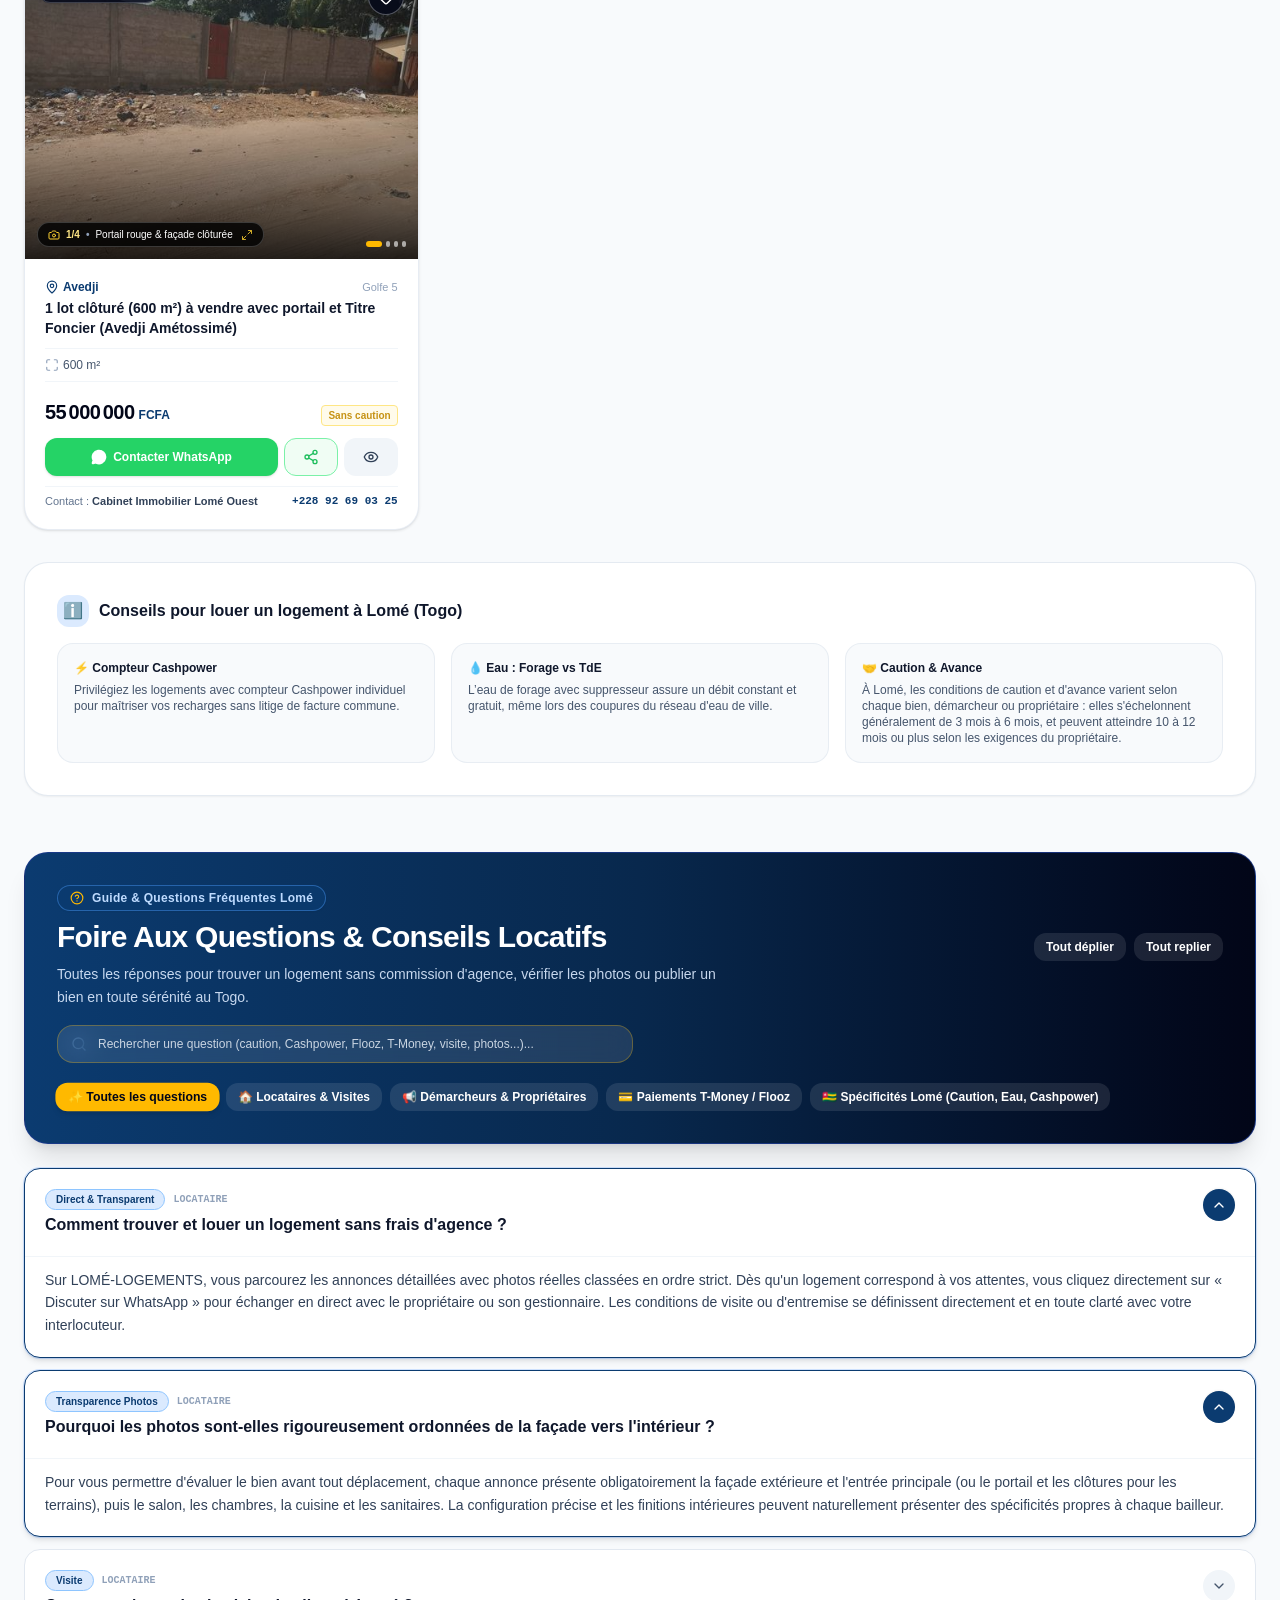
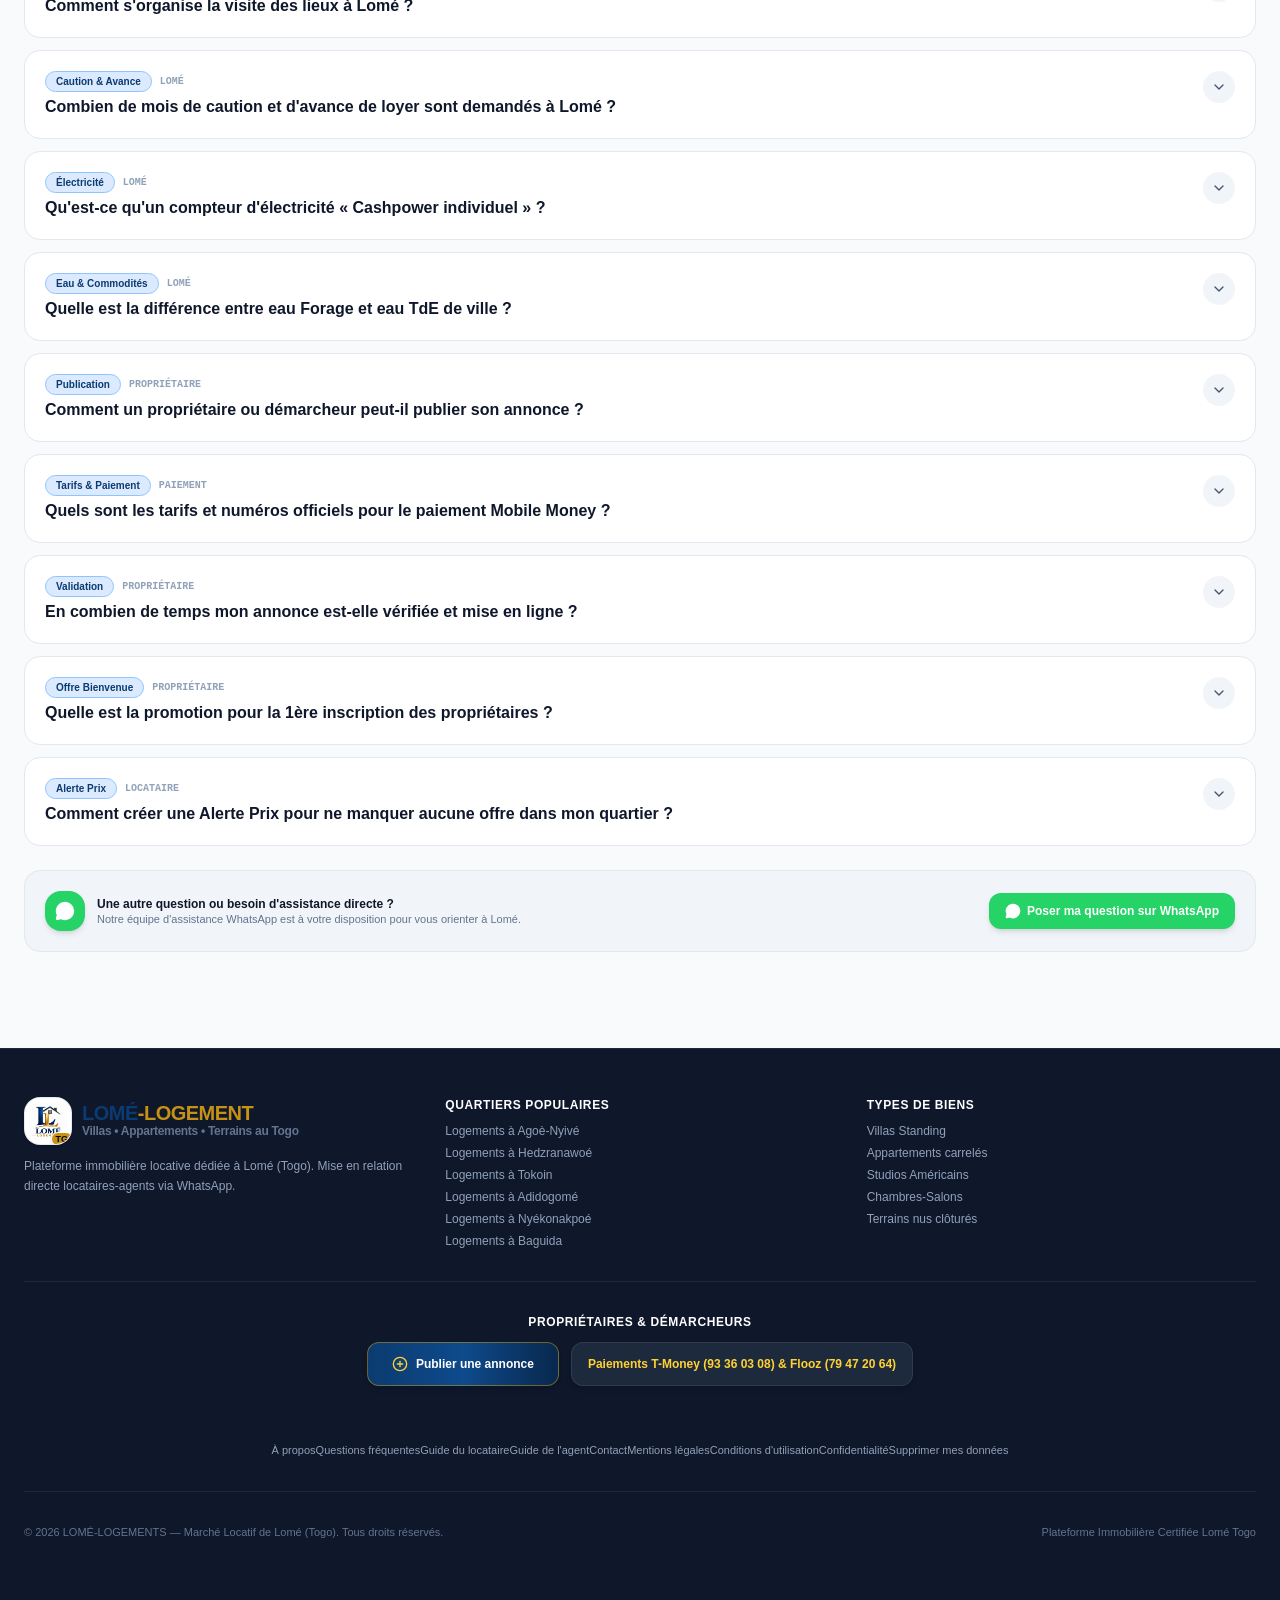
==== commit 965871d9: "Add files via upload Mises à jour" ====
--- a/index.html
+++ b/index.html
@@ -64,7 +64,7 @@
     }
     </script>
     <script>window.LOME_API=window.LOME_API||"https://script.google.com/macros/s/AKfycbwchJVAB5a1Qm7-Oq6IKfH0uNezoRXCa_KYncTu-J7DO_9ErZrh5by4diClI2C_Bcz5/exec";</script>
-    <script type="module" crossorigin src="/index-gPLxWUd2.js"></script>
+    <script type="module" crossorigin src="/index-qjtYt8mb.js"></script>
     <link rel="stylesheet" crossorigin href="/index-pnSFC0dR.css">
   <script id="vite-plugin-pwa:register-sw" src="/registerSW.js"></script></head>
   <body class="bg-slate-50 text-slate-800 antialiased selection:bg-[#0B3B70] selection:text-white overflow-x-hidden">
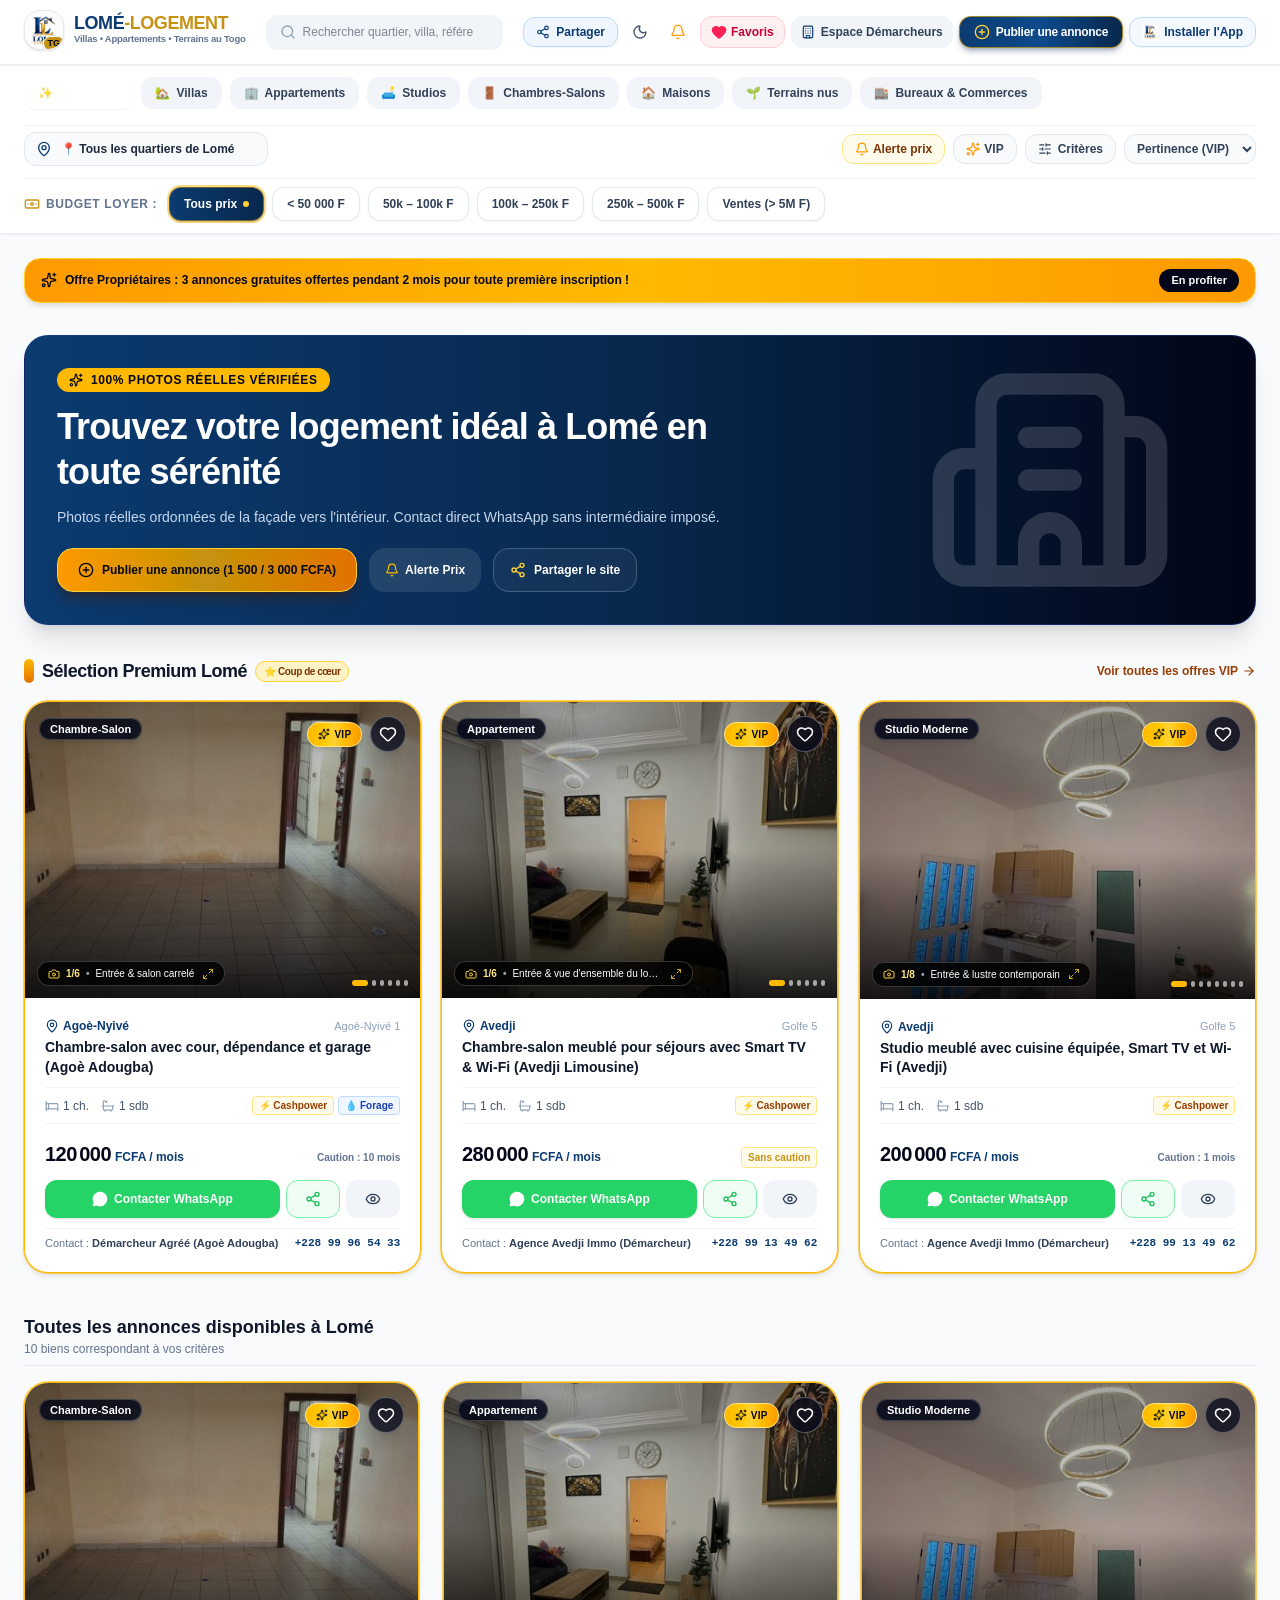
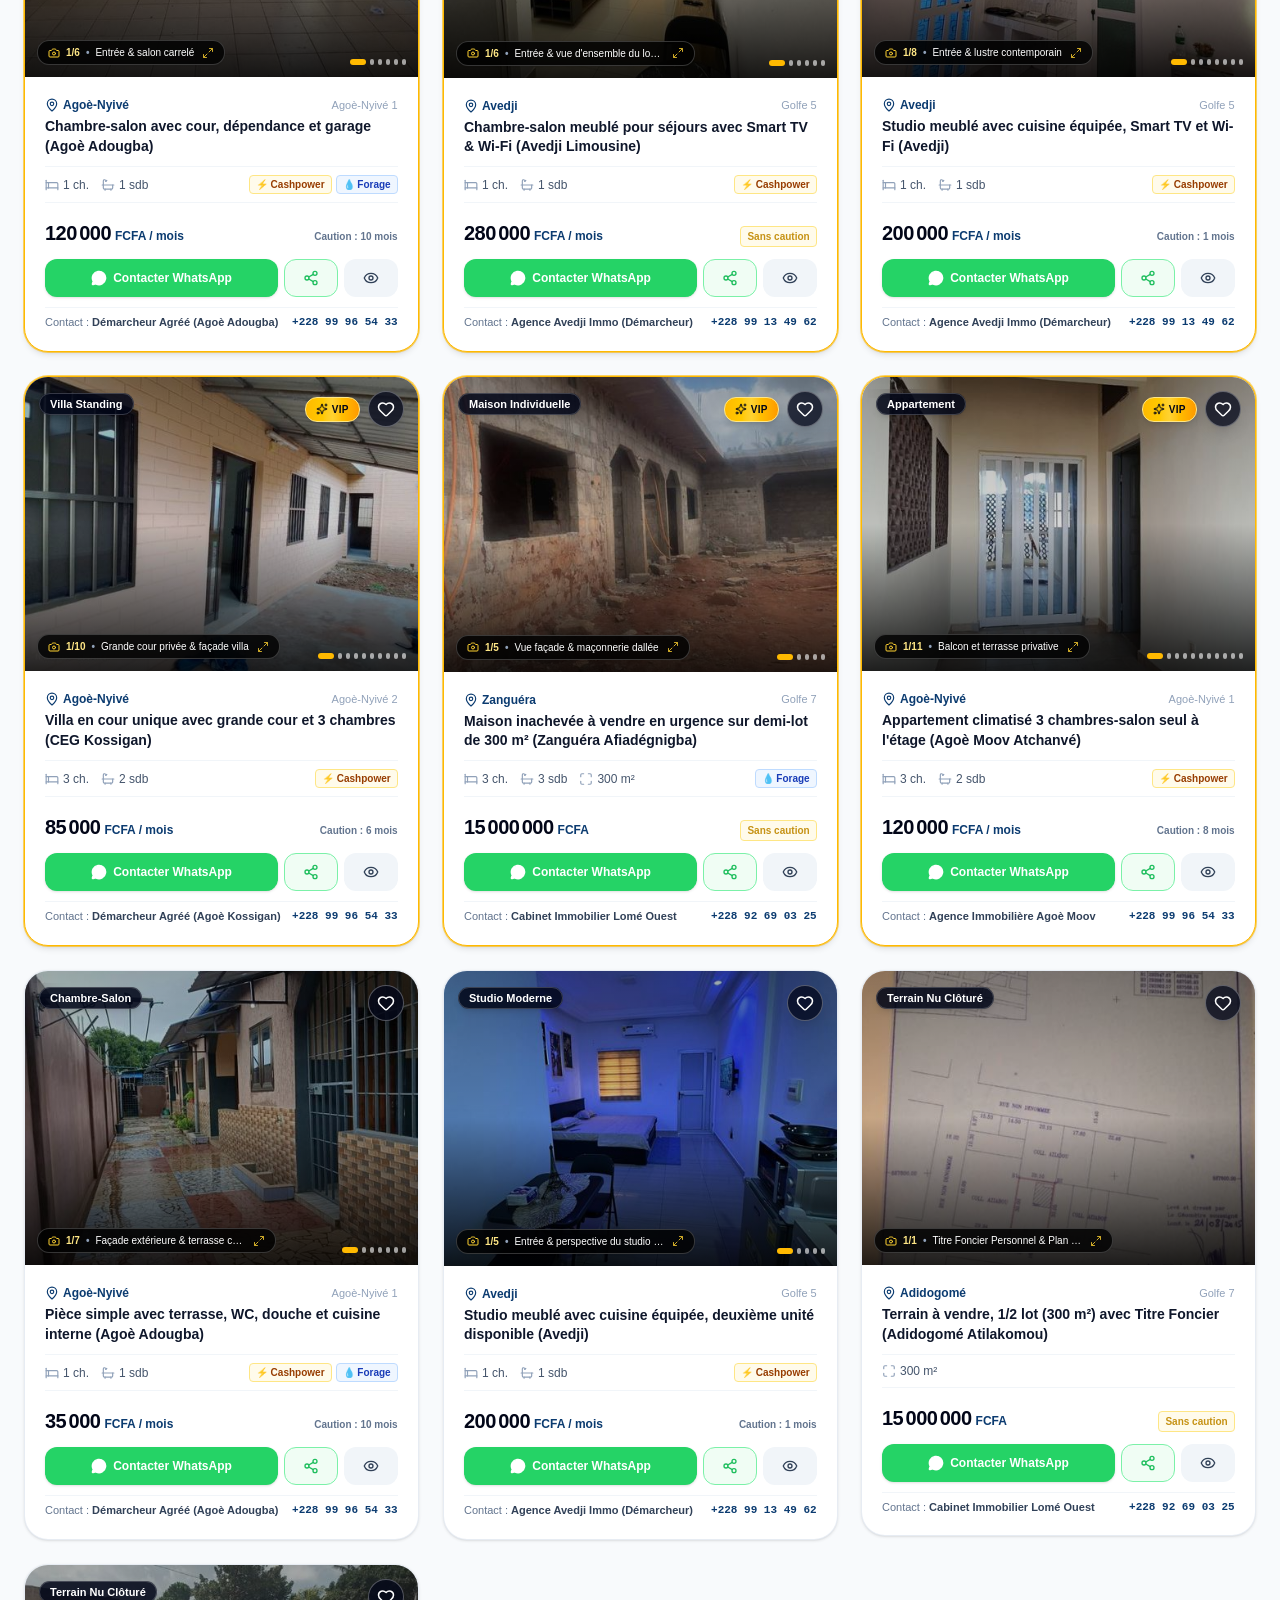
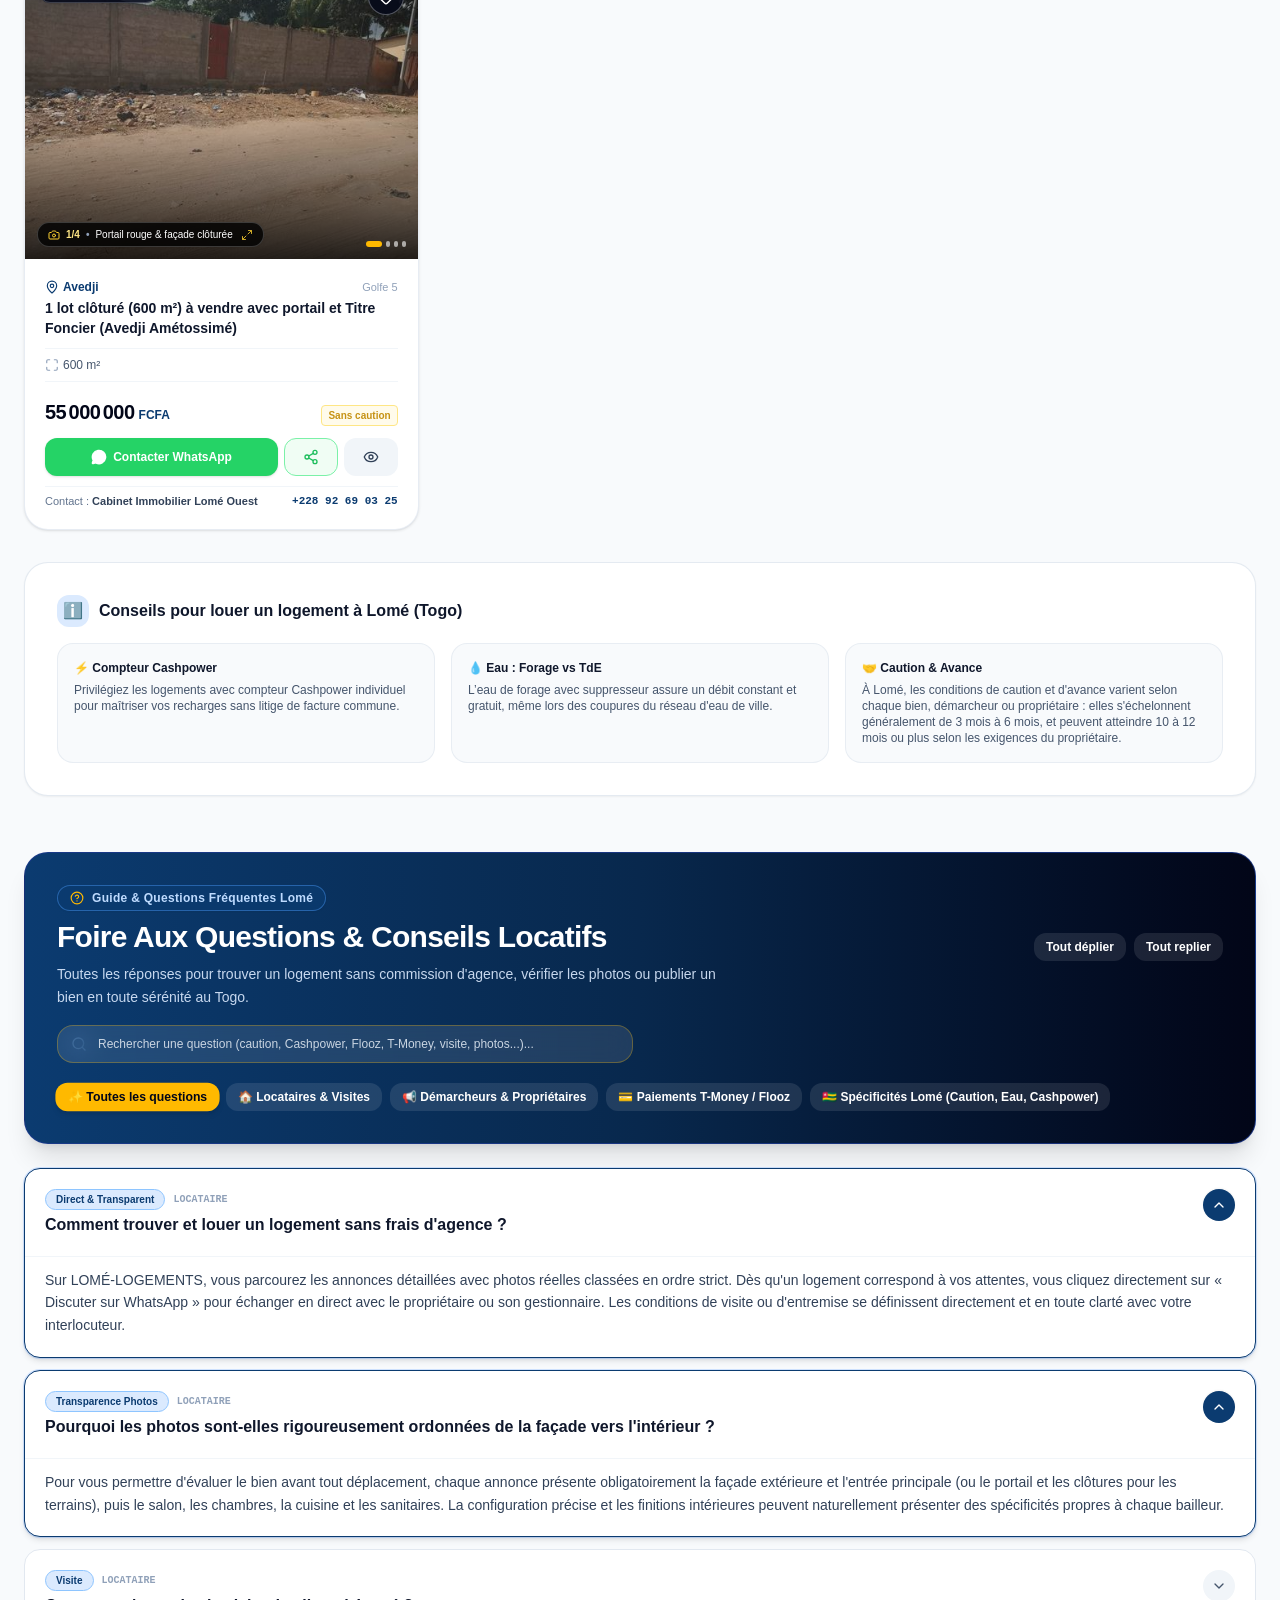
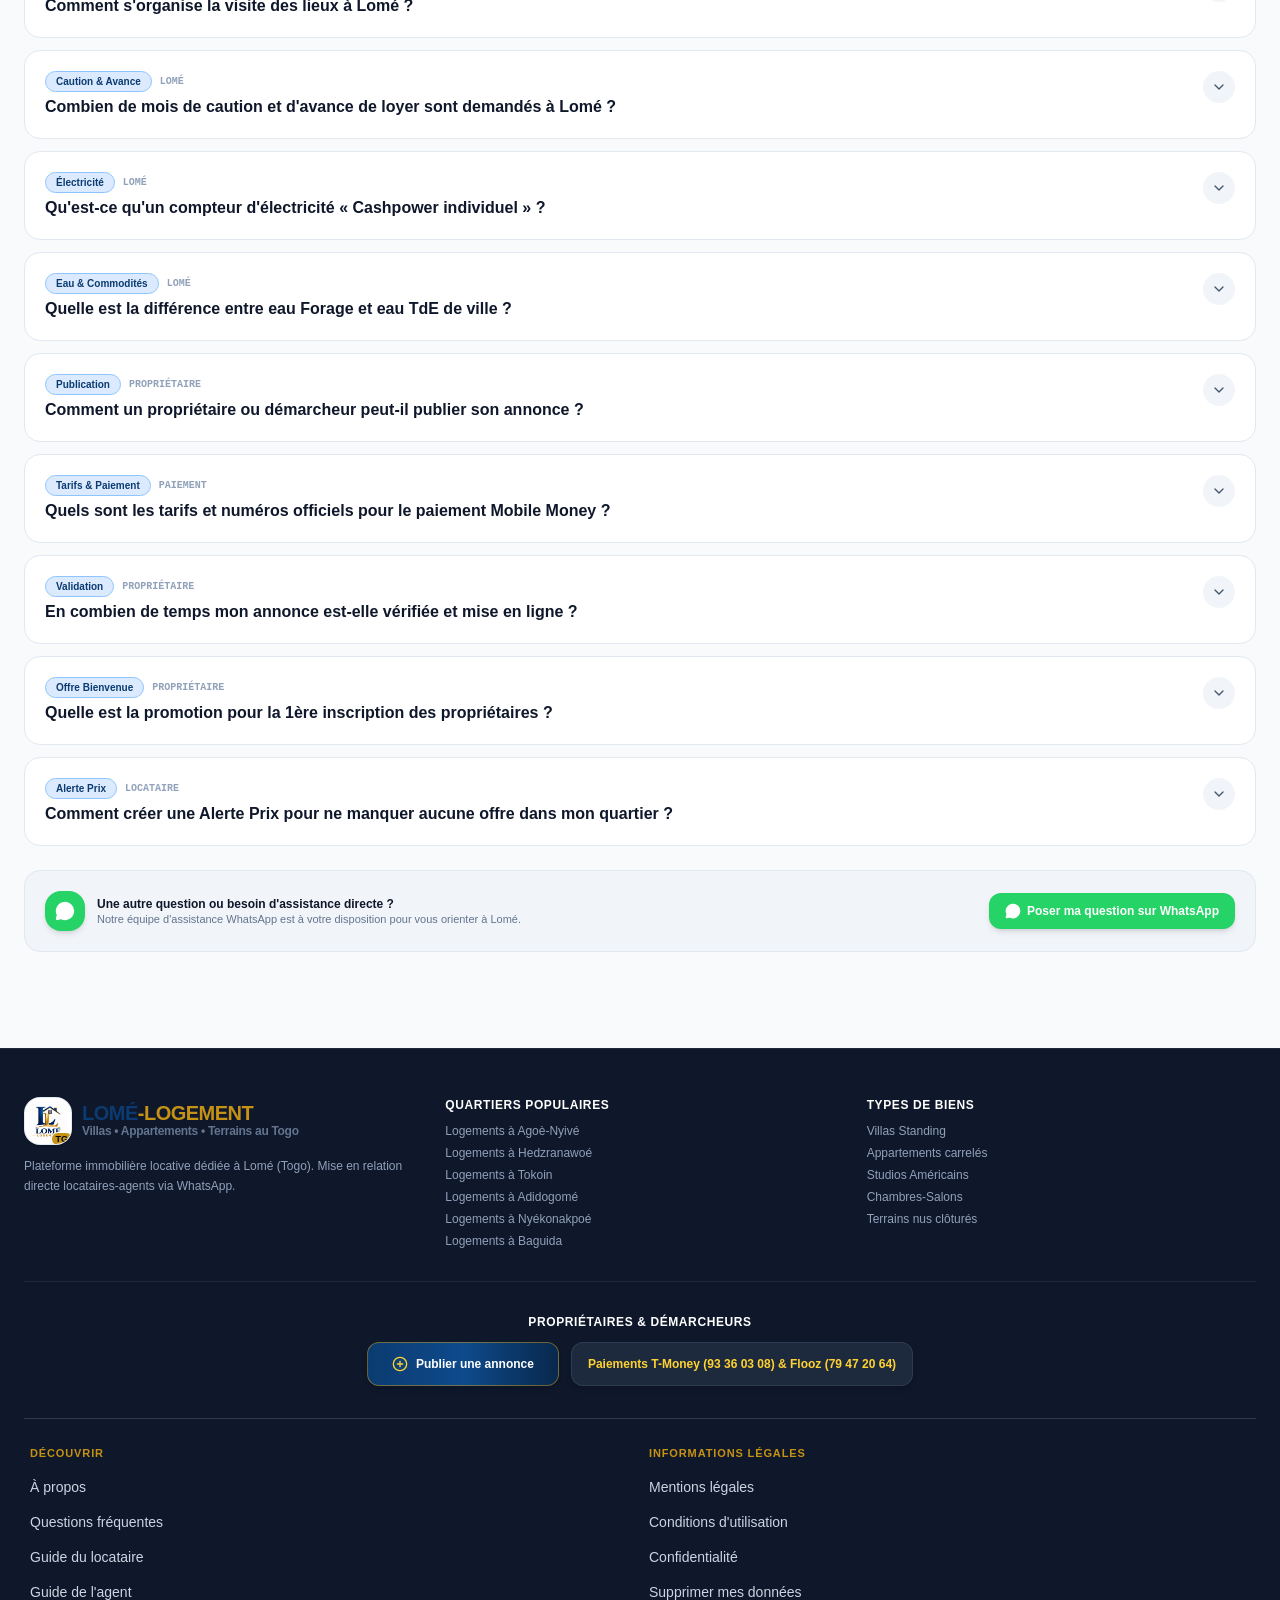
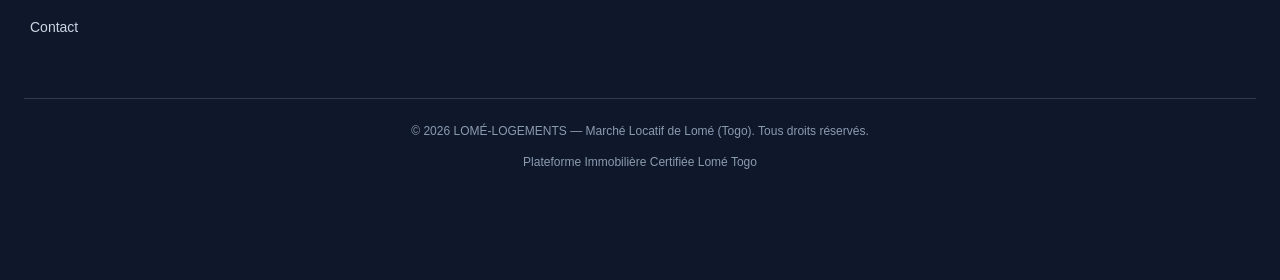
==== commit 58c1ee32: "Add files via upload Mises à jour" ====
--- a/index.html
+++ b/index.html
@@ -31,7 +31,10 @@
     <meta name="twitter:image:alt" content="Logo LOMÉ-LOGEMENTS Togo" />
 
     <!-- Favicon & PWA Icons -->
-    <link rel="icon" type="image/png" href="/logo-lome-logement.png" />
+    <link rel="icon" href="/favicon.ico" sizes="48x48" />
+    <link rel="icon" type="image/png" sizes="48x48" href="/favicon-48x48.png" />
+    <link rel="icon" type="image/png" sizes="96x96" href="/favicon-96x96.png" />
+    <link rel="icon" type="image/png" sizes="192x192" href="/favicon-192x192.png" />
     <link rel="apple-touch-icon" href="/apple-touch-icon.png" />
     <link rel="manifest" href="/manifest.webmanifest" />
     <meta name="theme-color" content="#0B3B70" />
@@ -64,9 +67,10 @@
     }
     </script>
     <script>window.LOME_API=window.LOME_API||"https://script.google.com/macros/s/AKfycbwchJVAB5a1Qm7-Oq6IKfH0uNezoRXCa_KYncTu-J7DO_9ErZrh5by4diClI2C_Bcz5/exec";</script>
-    <script type="module" crossorigin src="/index-qjtYt8mb.js"></script>
+    <script type="module" crossorigin src="/index-EANRSFpY.js"></script>
     <link rel="stylesheet" crossorigin href="/index-pnSFC0dR.css">
-  <script id="vite-plugin-pwa:register-sw" src="/registerSW.js"></script></head>
+  <script id="vite-plugin-pwa:register-sw" src="/registerSW.js"></script>    <script type="application/ld+json">{"@context":"https://schema.org","@type":"WebSite","name":"LOMÉ-LOGEMENTS","alternateName":["Lomé Logements","LOME-LOGEMENTS"],"url":"https://lome-logements.pages.dev/"}</script>
+  </head>
   <body class="bg-slate-50 text-slate-800 antialiased selection:bg-[#0B3B70] selection:text-white overflow-x-hidden">
     <div id="root"></div>
   </body>
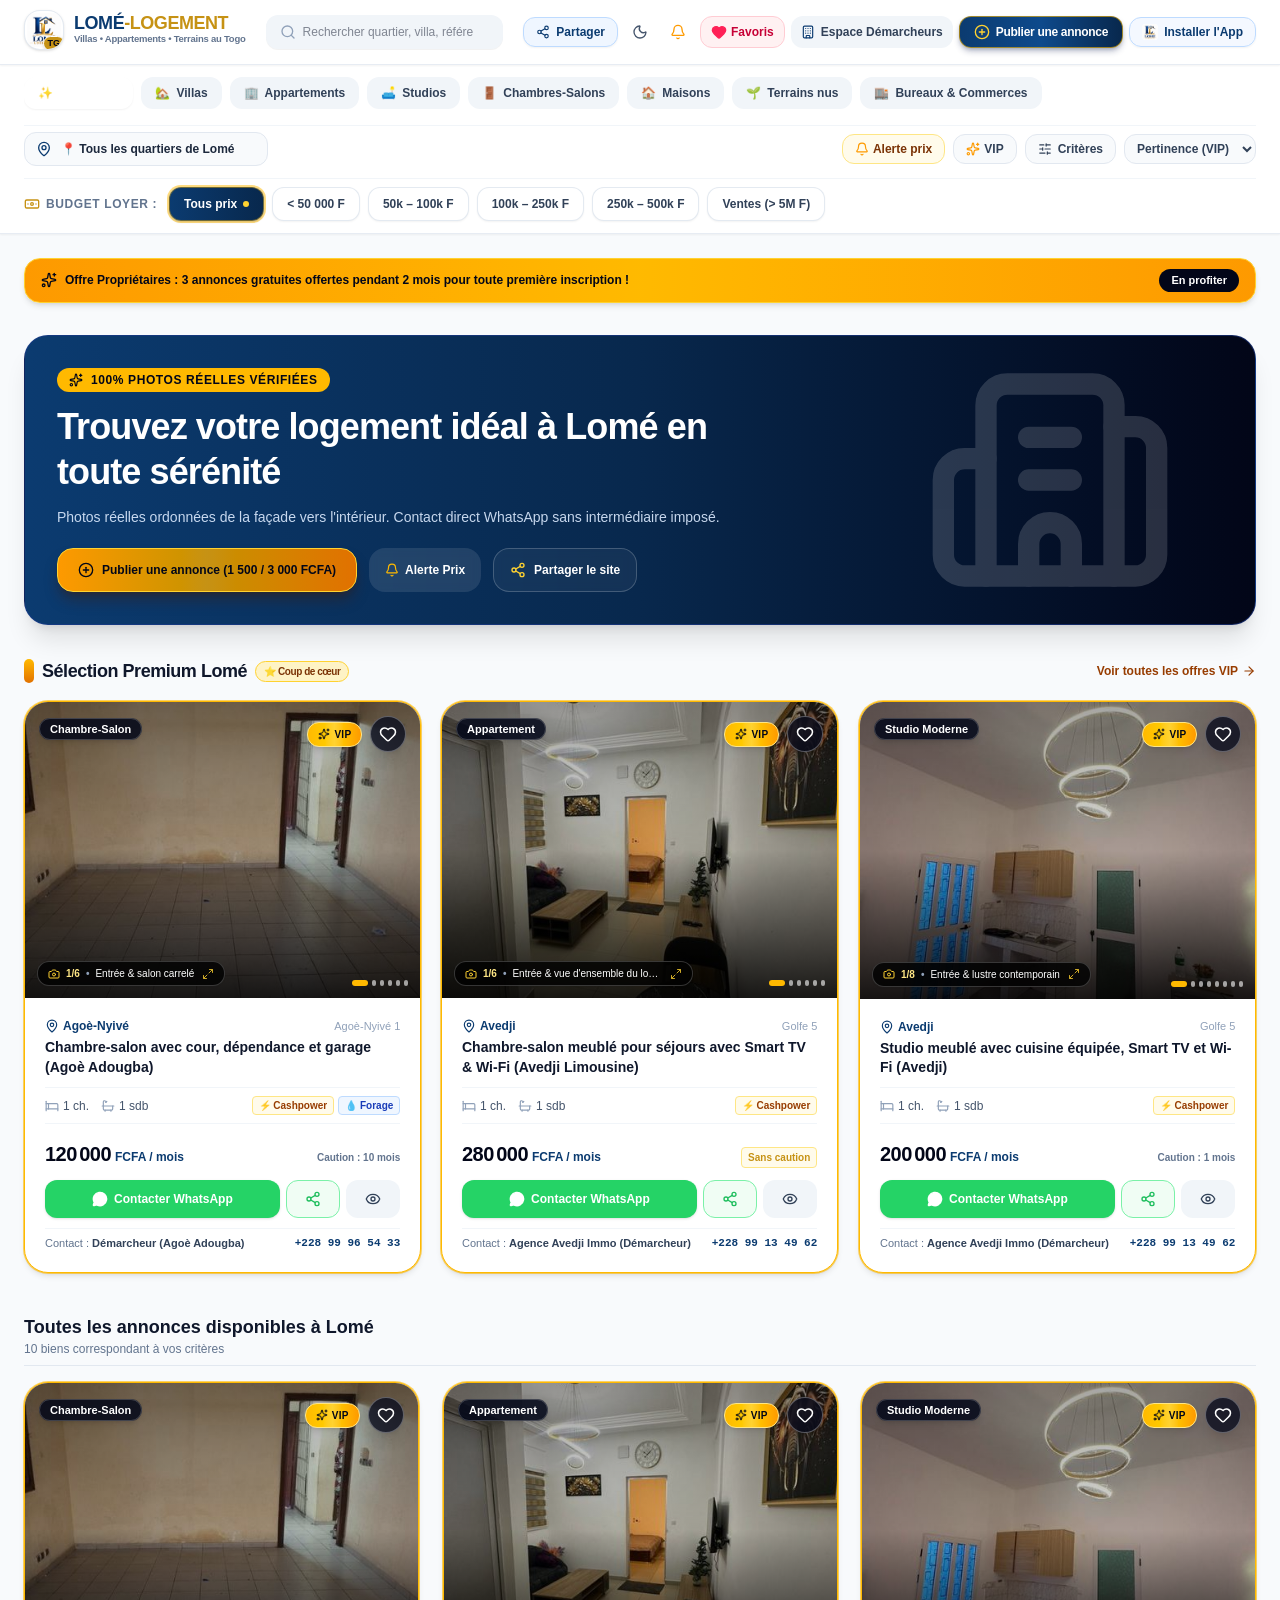
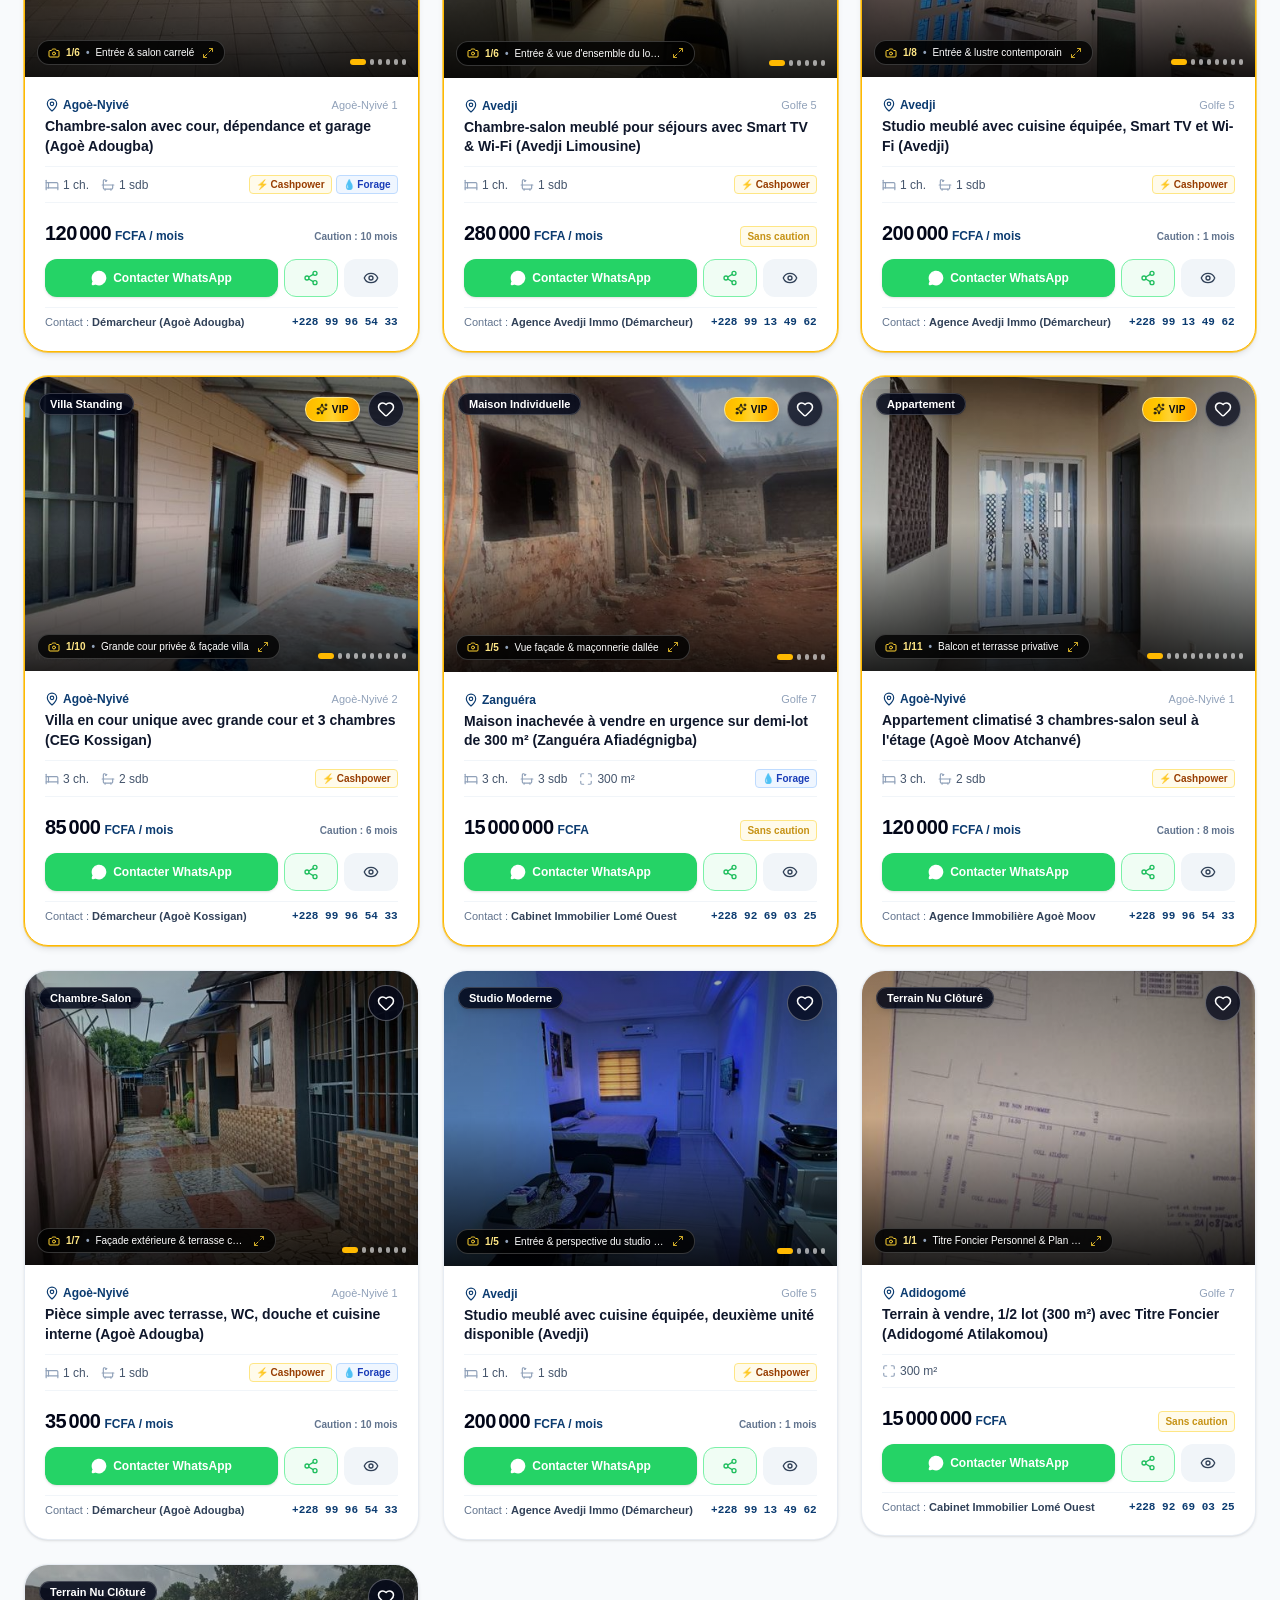
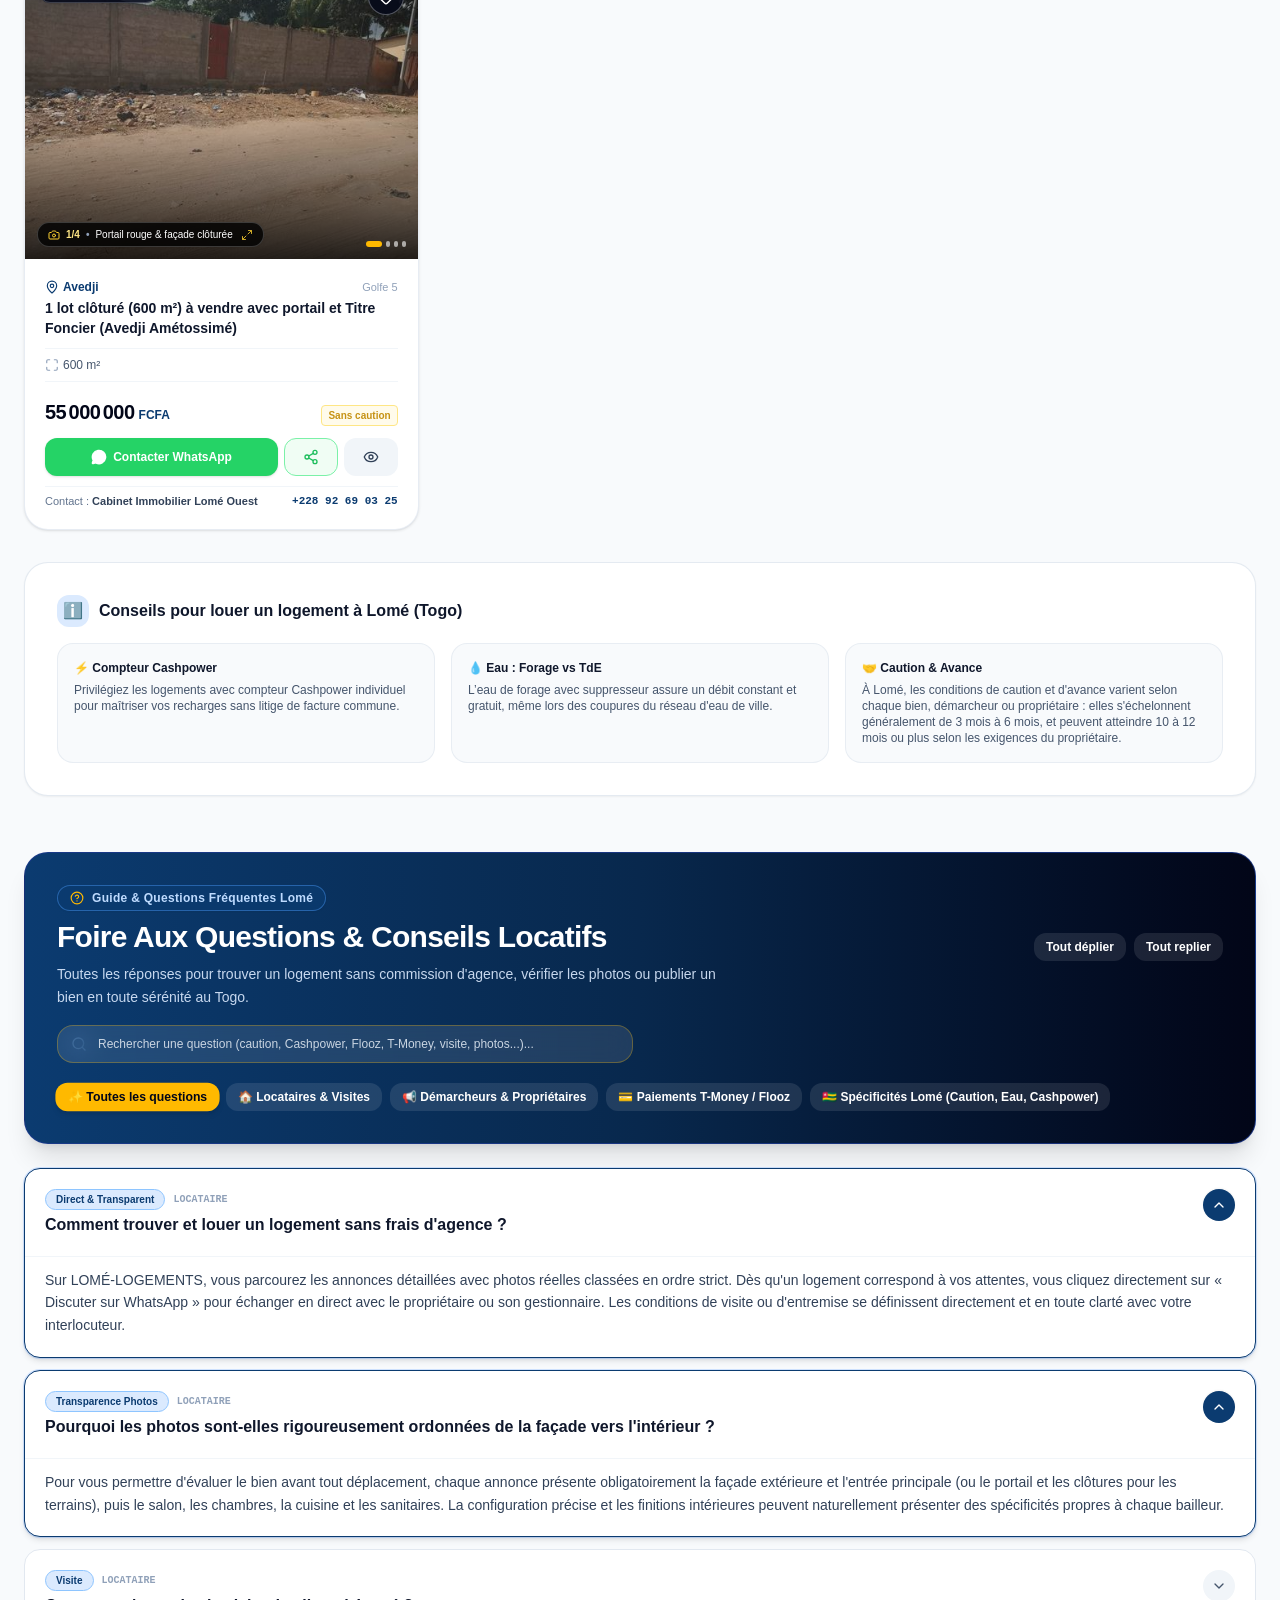
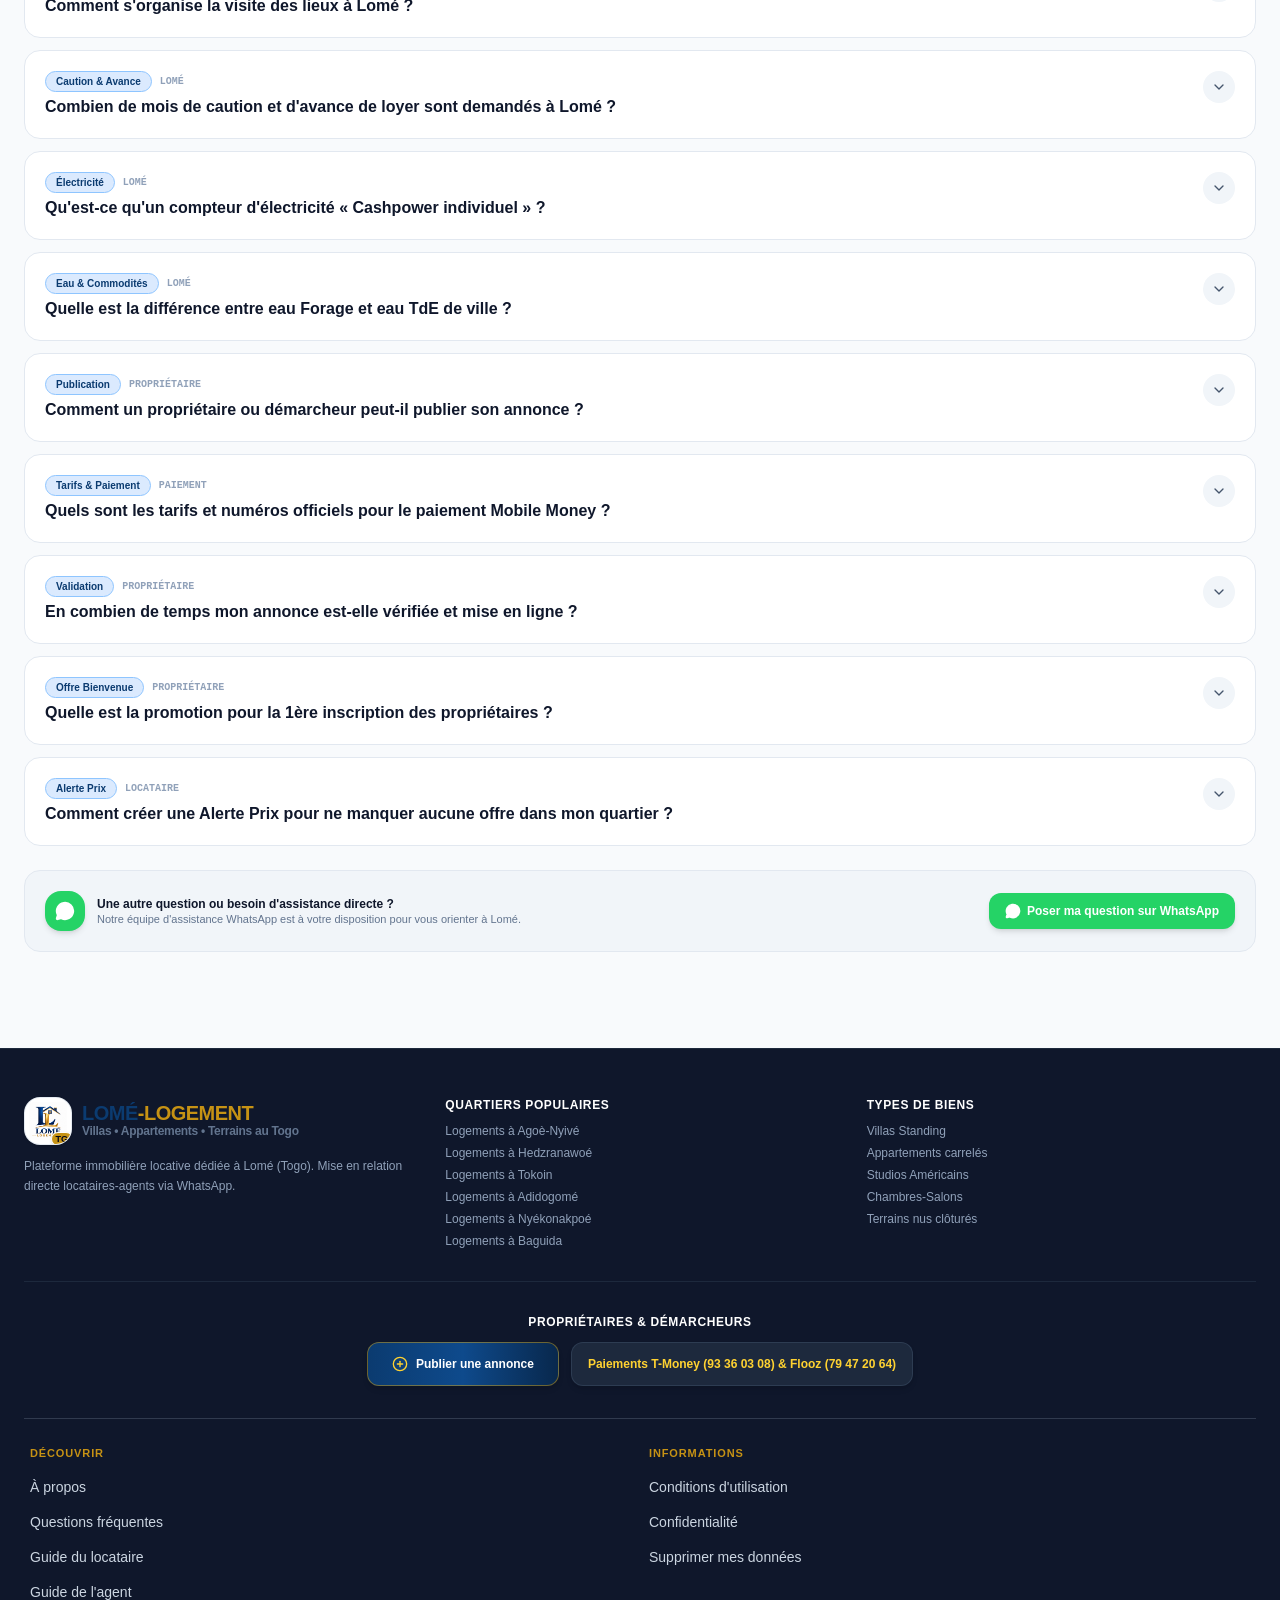
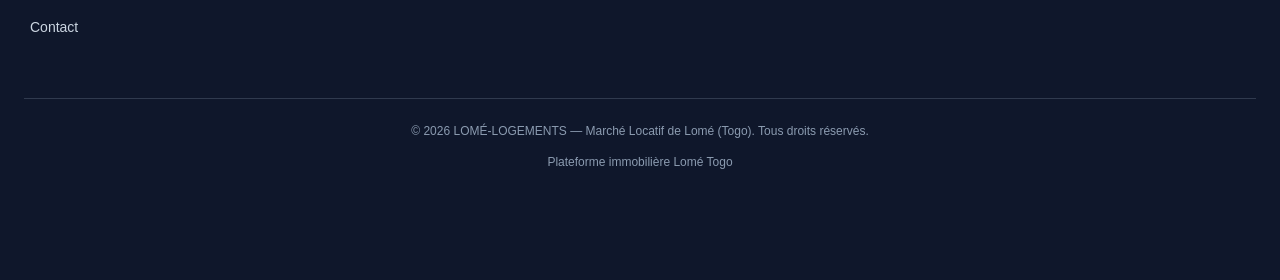
==== commit e7f83e24: "Add files via upload Mises à jour" ====
--- a/index.html
+++ b/index.html
@@ -4,7 +4,7 @@
     <meta charset="UTF-8" />
     <meta name="viewport" content="width=device-width, initial-scale=1.0, maximum-scale=5.0, viewport-fit=cover" />
     <title>LOMÉ-LOGEMENTS – Location Immobilière à Lomé, Togo</title>
-    <meta name="description" content="Trouvez votre futur logement à Lomé : villas, appartements, studios, chambres-salons et terrains. Contact direct par WhatsApp avec les agents certifiés sans intermédiaire." />
+    <meta name="description" content="Trouvez votre futur logement à Lomé : villas, appartements, studios, chambres-salons et terrains. Contact direct par WhatsApp avec les agents sans intermédiaire." />
     
     <link rel="canonical" href="https://lome-logements.pages.dev/" />
 
@@ -12,7 +12,7 @@
     <meta property="og:type" content="website" />
     <meta property="og:url" content="https://lome-logements.pages.dev/" />
     <meta property="og:title" content="LOMÉ-LOGEMENTS – Location Immobilière à Lomé (Togo)" />
-    <meta property="og:description" content="Trouvez votre futur logement à Lomé : villas, appartements, studios et terrains vérifiés. Contact direct WhatsApp avec les agents certifiés." />
+    <meta property="og:description" content="Trouvez votre futur logement à Lomé : villas, appartements, studios et terrains vérifiés. Contact direct WhatsApp avec les agents." />
     <meta property="og:site_name" content="LOMÉ-LOGEMENTS" />
     <meta property="og:image" content="https://lome-logements.pages.dev/logo-lome-logement.png" />
     <meta property="og:image:secure_url" content="https://lome-logements.pages.dev/logo-lome-logement.png" />
@@ -26,7 +26,7 @@
     <meta name="twitter:card" content="summary_large_image" />
     <meta name="twitter:url" content="https://lome-logements.pages.dev/" />
     <meta name="twitter:title" content="LOMÉ-LOGEMENTS – Location Immobilière à Lomé (Togo)" />
-    <meta name="twitter:description" content="Trouvez votre futur logement à Lomé en un clic. Contact direct WhatsApp avec les agents certifiés." />
+    <meta name="twitter:description" content="Trouvez votre futur logement à Lomé en un clic. Contact direct WhatsApp avec les agents." />
     <meta name="twitter:image" content="https://lome-logements.pages.dev/logo-lome-logement.png" />
     <meta name="twitter:image:alt" content="Logo LOMÉ-LOGEMENTS Togo" />
 
@@ -44,30 +44,10 @@
     <meta name="apple-mobile-web-app-title" content="LoméLogement" />
 
     <!-- Structured Data (JSON-LD) for SEO & Rich Search Results -->
-    <script type="application/ld+json">
-    {
-      "@context": "https://schema.org",
-      "@type": "RealEstateAgent",
-      "name": "LOMÉ-LOGEMENTS",
-      "url": "https://lome-logements.pages.dev/",
-      "logo": "https://lome-logements.pages.dev/logo-lome-logement.png",
-      "image": "https://lome-logements.pages.dev/logo-lome-logement.png",
-      "description": "Plateforme d'annonces immobilières pour le marché locatif de Lomé au Togo avec contact direct WhatsApp.",
-      "address": {
-        "@type": "PostalAddress",
-        "addressLocality": "Lomé",
-        "addressCountry": "TG"
-      },
-      "geo": {
-        "@type": "GeoCoordinates",
-        "latitude": 6.1375,
-        "longitude": 1.2125
-      },
-      "priceRange": "30,000 FCFA - 1,500,000 FCFA"
-    }
-    </script>
+    
     <script>window.LOME_API=window.LOME_API||"https://script.google.com/macros/s/AKfycbwchJVAB5a1Qm7-Oq6IKfH0uNezoRXCa_KYncTu-J7DO_9ErZrh5by4diClI2C_Bcz5/exec";</script>
-    <script type="module" crossorigin src="/index-EANRSFpY.js"></script>
+    <script>(function(){if(!("serviceWorker" in navigator))return;var had=!!navigator.serviceWorker.controller,rl=0;navigator.serviceWorker.addEventListener("controllerchange",function(){if(had&&!rl){rl=1;location.reload()}});navigator.serviceWorker.ready.then(function(r){var up=function(){try{r.update()}catch(e){}};setInterval(up,6e5);document.addEventListener("visibilitychange",function(){document.hidden||up()})})})();</script>
+    <script type="module" crossorigin src="/index-7raqvtTx.js"></script>
     <link rel="stylesheet" crossorigin href="/index-pnSFC0dR.css">
   <script id="vite-plugin-pwa:register-sw" src="/registerSW.js"></script>    <script type="application/ld+json">{"@context":"https://schema.org","@type":"WebSite","name":"LOMÉ-LOGEMENTS","alternateName":["Lomé Logements","LOME-LOGEMENTS"],"url":"https://lome-logements.pages.dev/"}</script>
   </head>
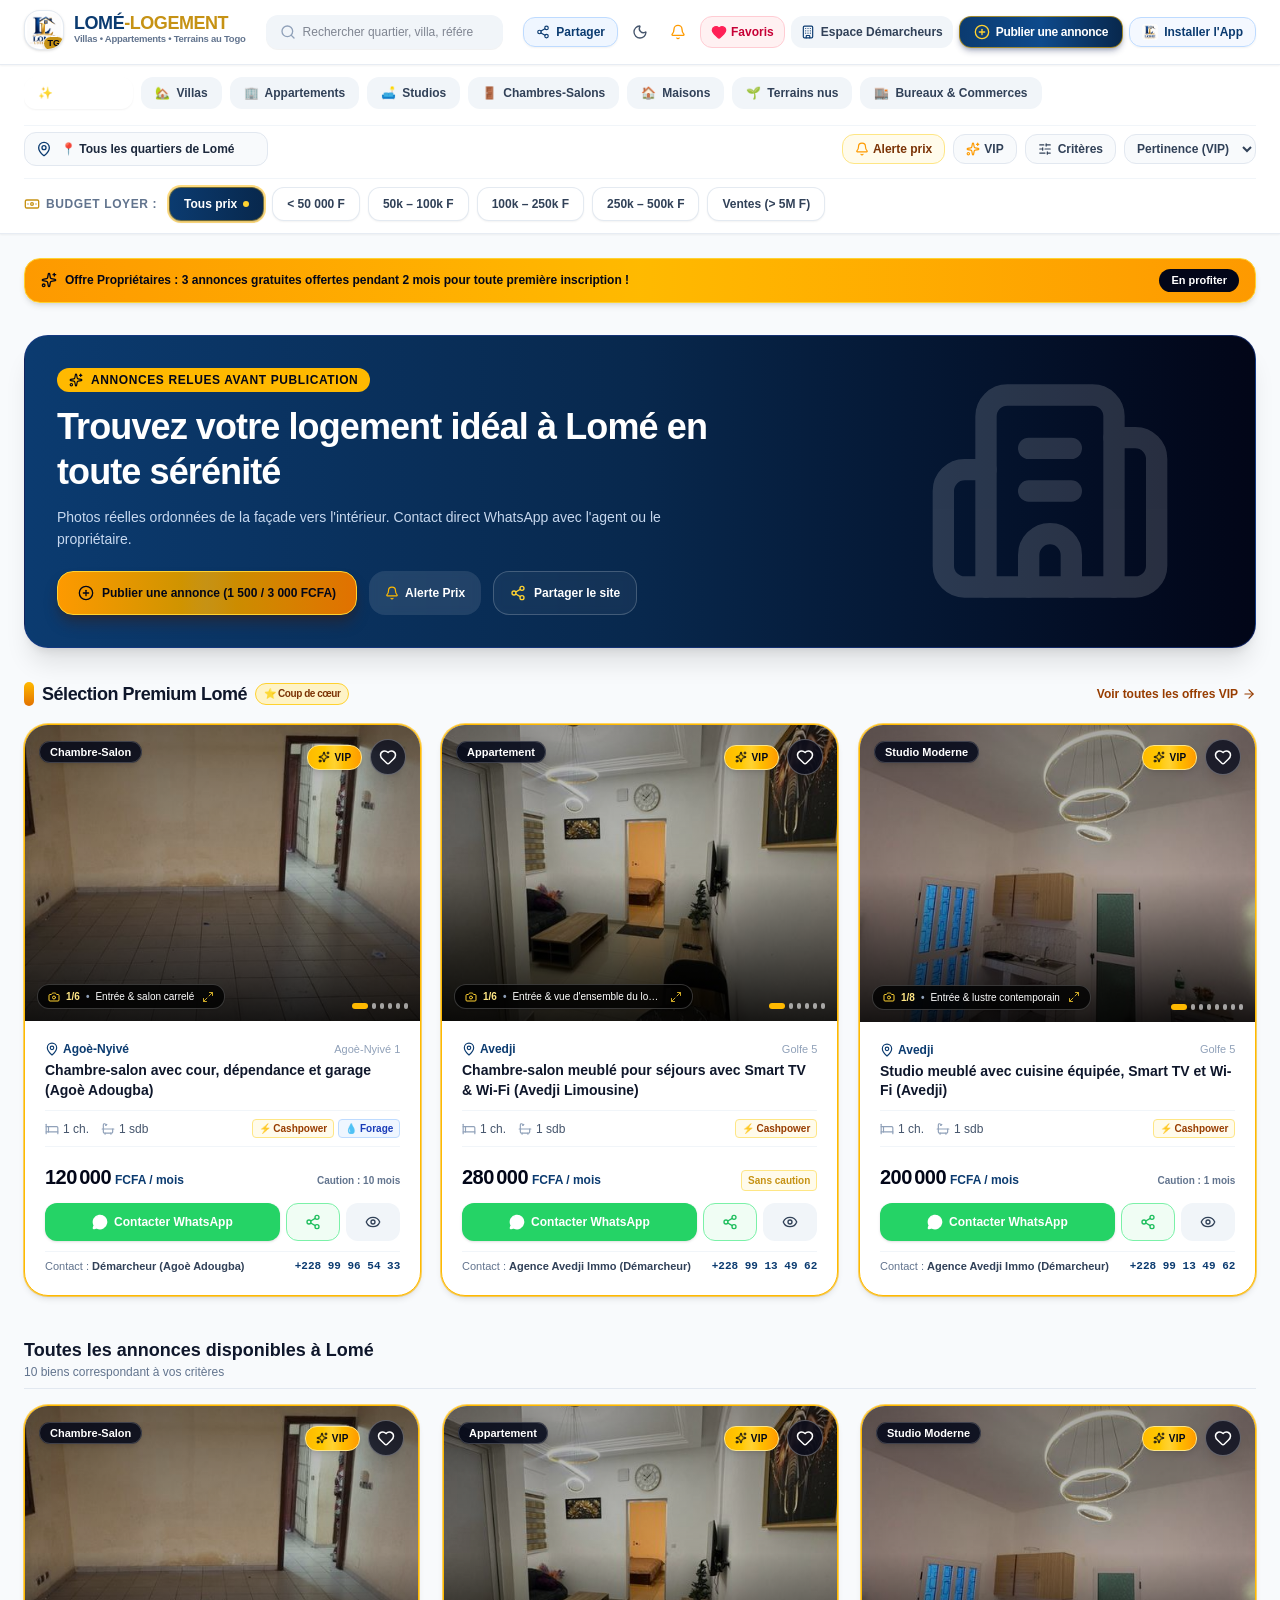
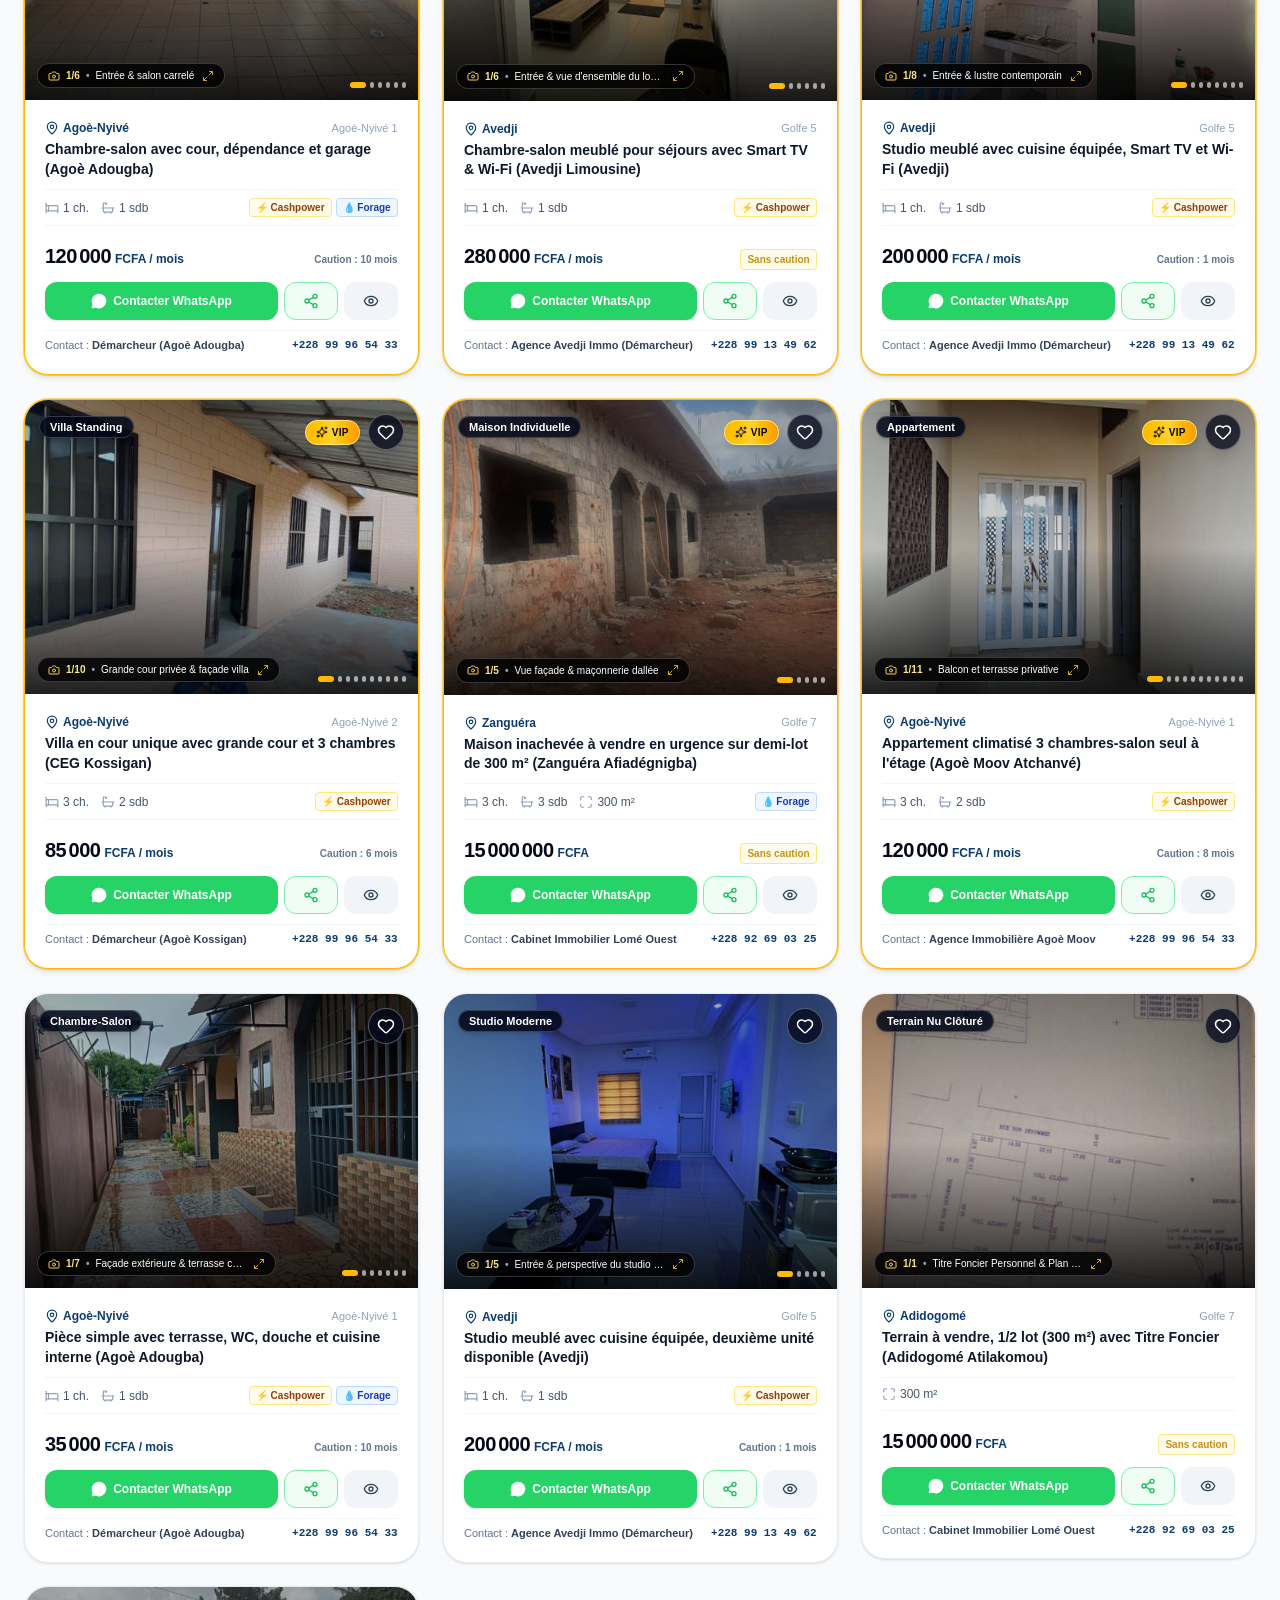
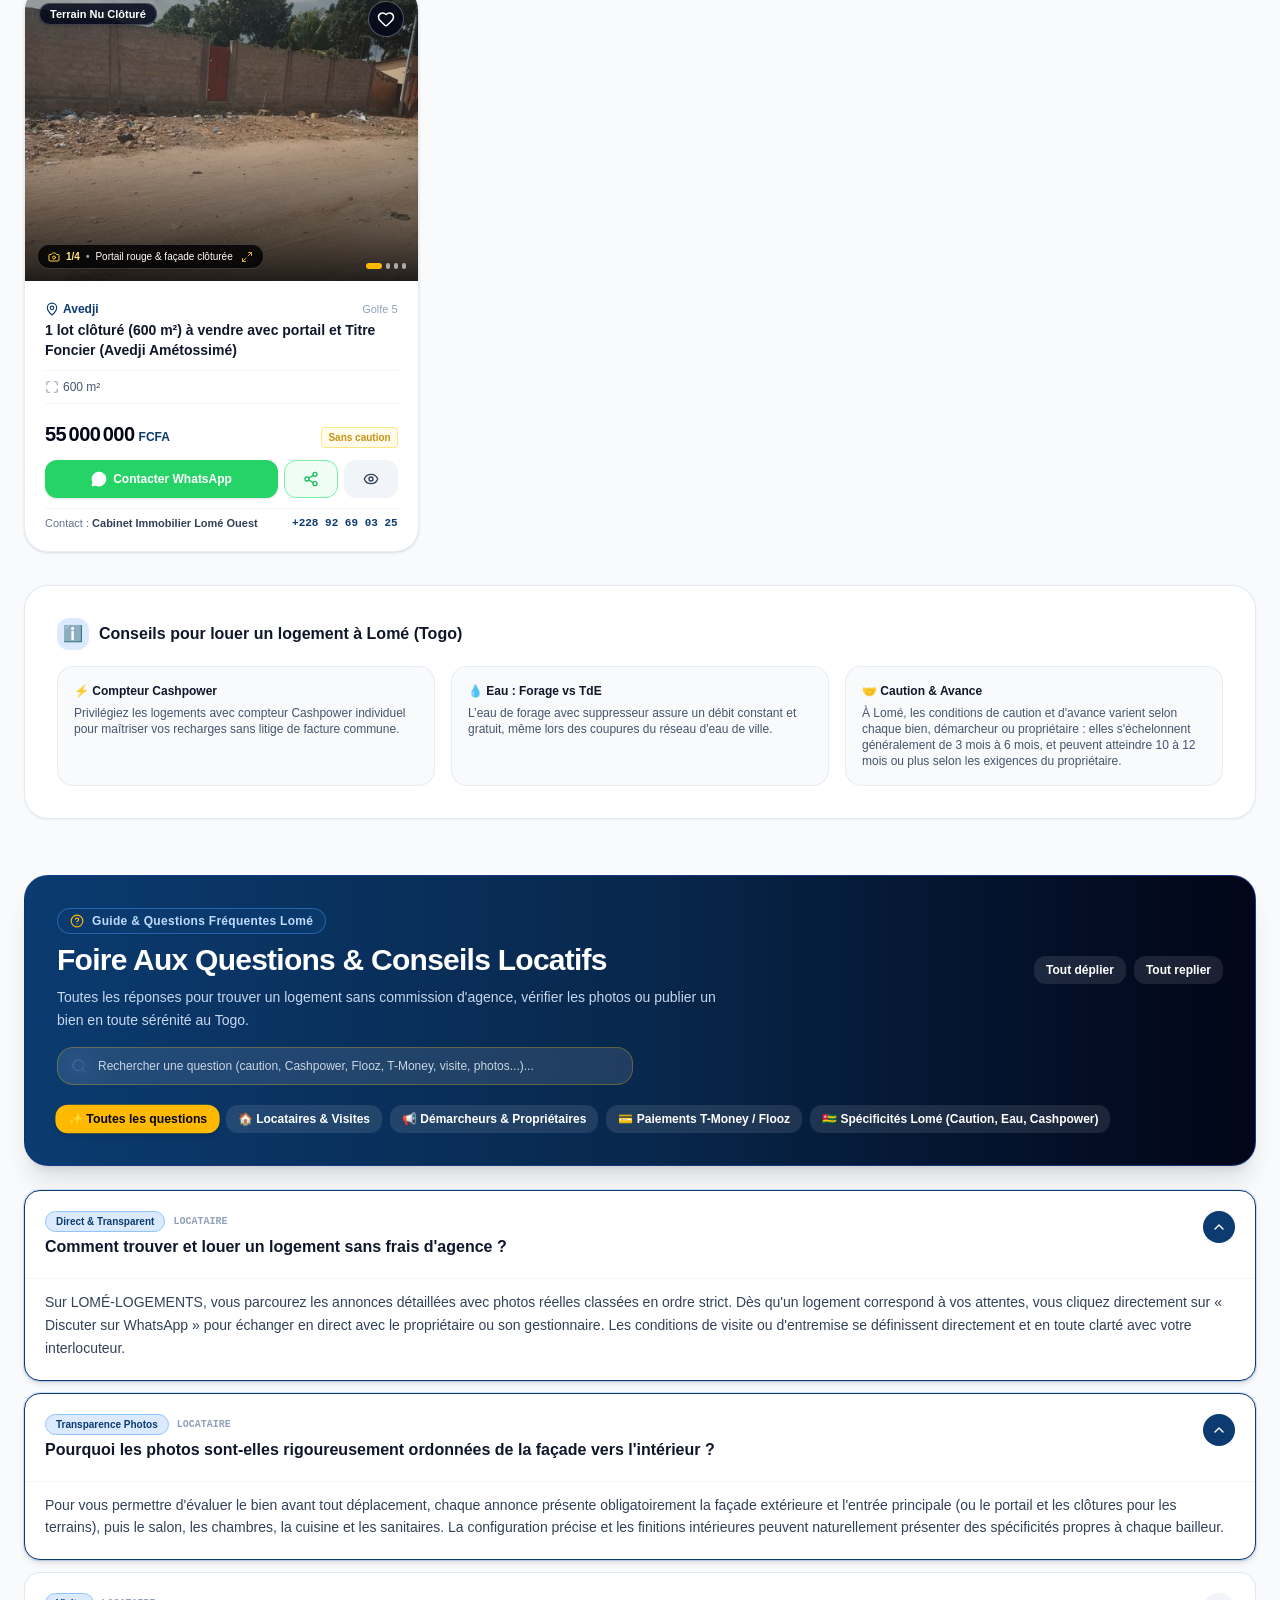
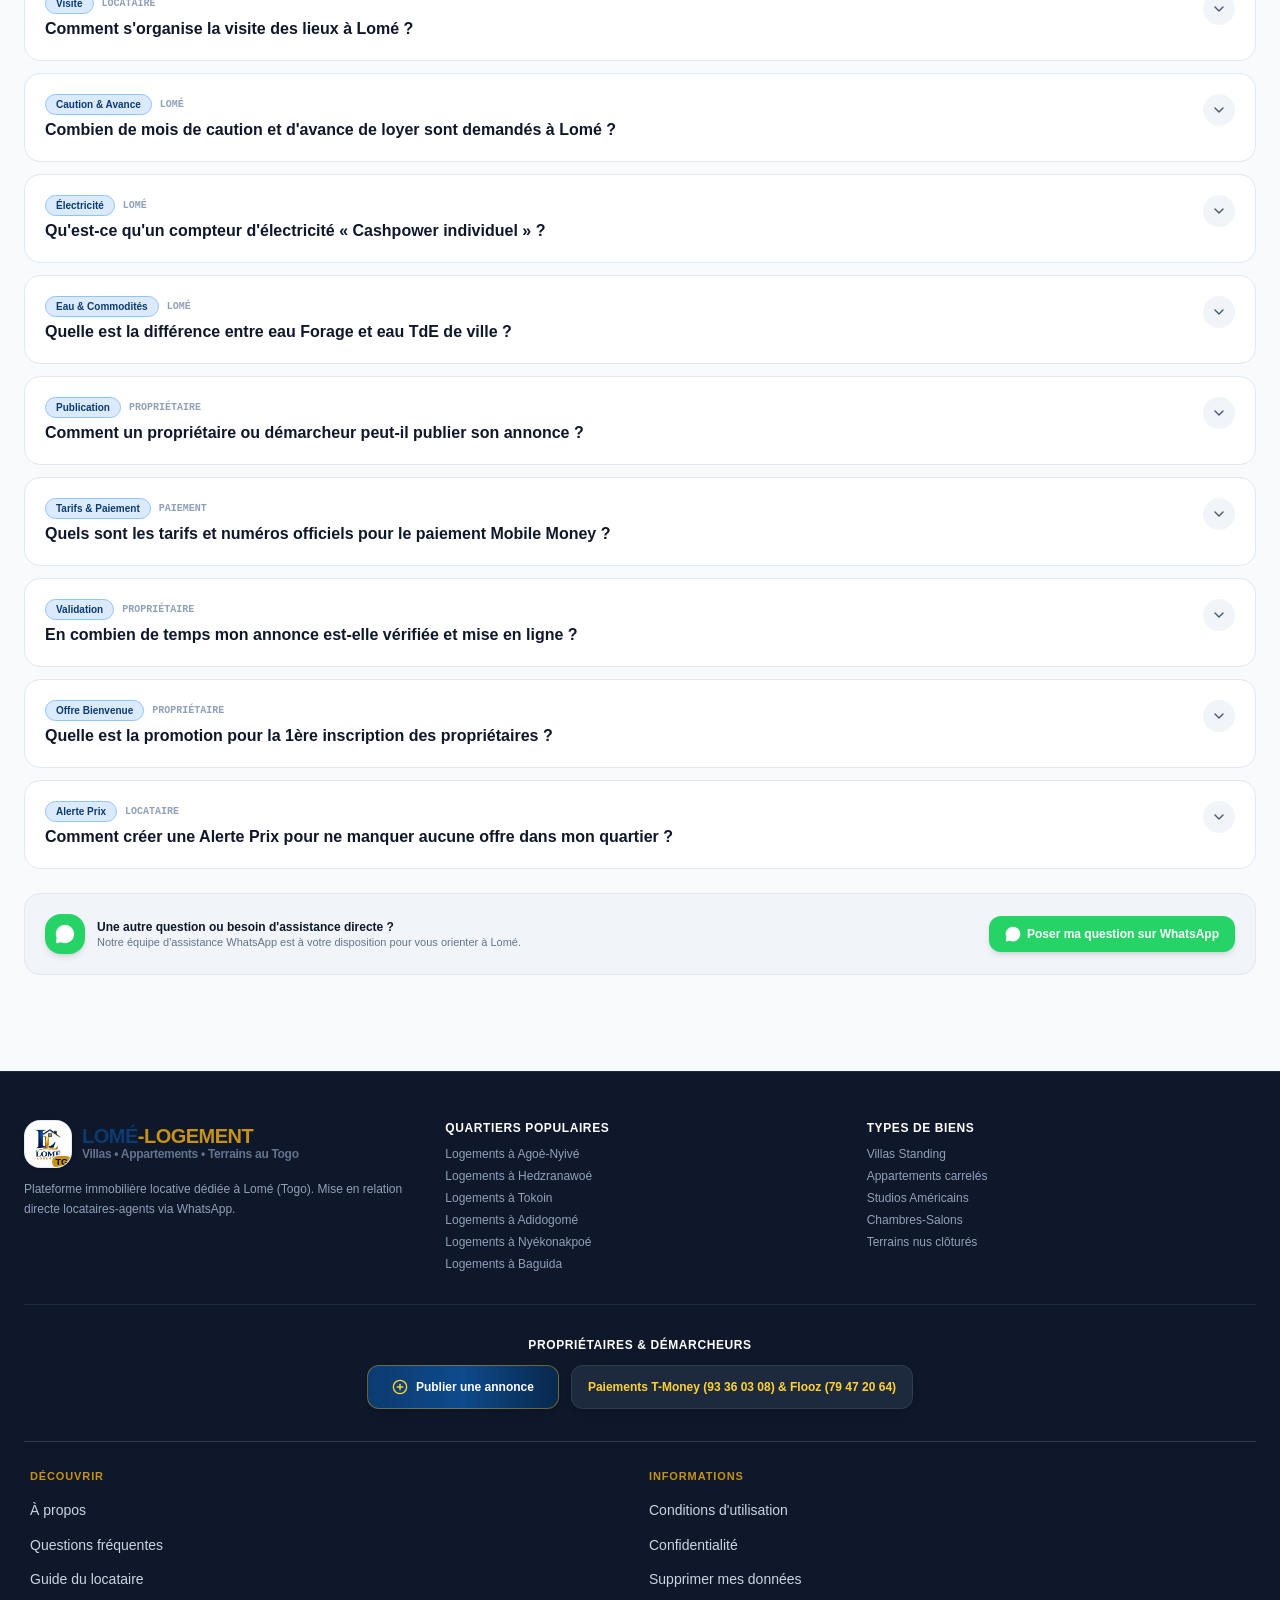
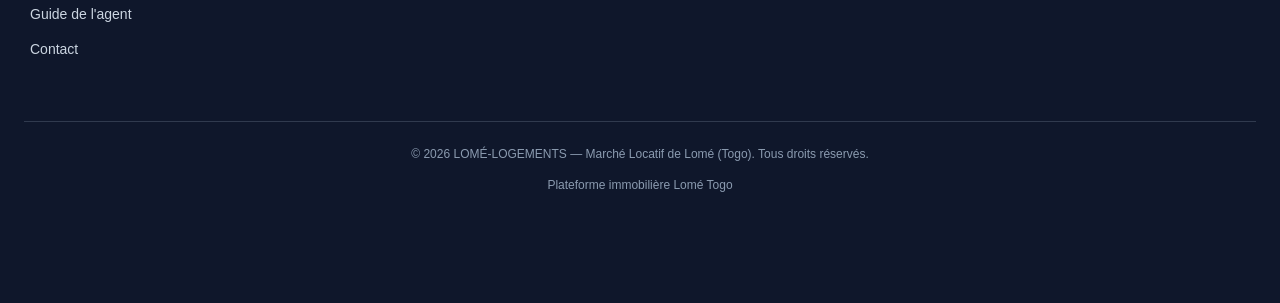
==== commit f08e0dba: "Add files via upload Mises à jour" ====
--- a/index.html
+++ b/index.html
@@ -4,7 +4,7 @@
     <meta charset="UTF-8" />
     <meta name="viewport" content="width=device-width, initial-scale=1.0, maximum-scale=5.0, viewport-fit=cover" />
     <title>LOMÉ-LOGEMENTS – Location Immobilière à Lomé, Togo</title>
-    <meta name="description" content="Trouvez votre futur logement à Lomé : villas, appartements, studios, chambres-salons et terrains. Contact direct par WhatsApp avec les agents sans intermédiaire." />
+    <meta name="description" content="Trouvez votre futur logement à Lomé : villas, appartements, studios, chambres-salons et terrains. Contact direct par WhatsApp avec les agents et propriétaires." />
     
     <link rel="canonical" href="https://lome-logements.pages.dev/" />
 
@@ -12,7 +12,7 @@
     <meta property="og:type" content="website" />
     <meta property="og:url" content="https://lome-logements.pages.dev/" />
     <meta property="og:title" content="LOMÉ-LOGEMENTS – Location Immobilière à Lomé (Togo)" />
-    <meta property="og:description" content="Trouvez votre futur logement à Lomé : villas, appartements, studios et terrains vérifiés. Contact direct WhatsApp avec les agents." />
+    <meta property="og:description" content="Trouvez votre futur logement à Lomé : villas, appartements, studios et terrains. Contact direct WhatsApp avec les agents." />
     <meta property="og:site_name" content="LOMÉ-LOGEMENTS" />
     <meta property="og:image" content="https://lome-logements.pages.dev/logo-lome-logement.png" />
     <meta property="og:image:secure_url" content="https://lome-logements.pages.dev/logo-lome-logement.png" />
